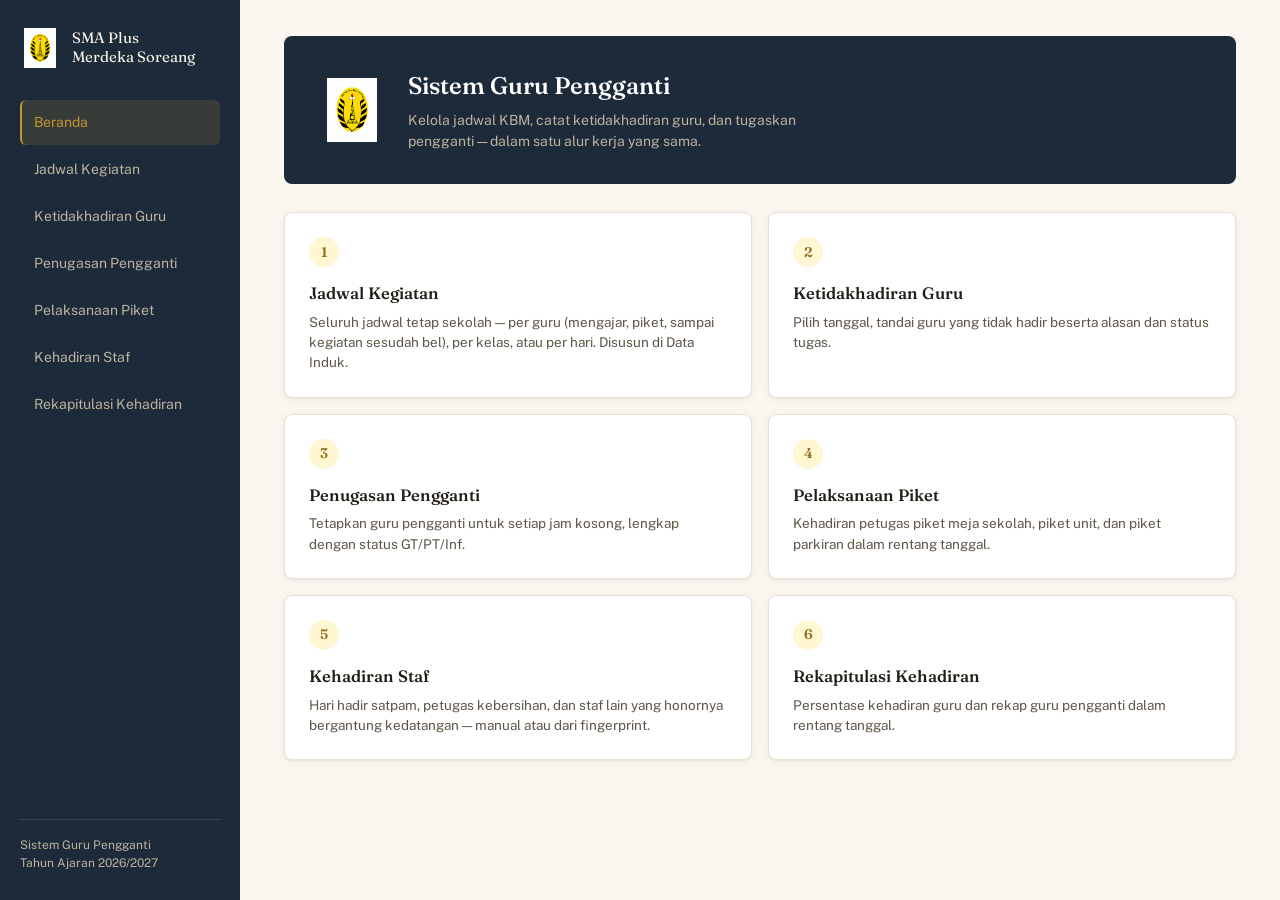
==== index.html @ 0fc40a42 "Data tidak terpotong 1000 baris, XSS ditutup, pustaka Excel dimuat saat dipakai, logo kecil - ambilS" ====
<!doctype html>
<html lang="id">
<head>
<meta charset="UTF-8" />
<meta name="viewport" content="width=device-width, initial-scale=1" />
<title>Kehadiran Guru — SMA Plus Merdeka Soreang</title>
<!-- Pratinjau tautan (WhatsApp dll.): judul seragam "Aplikasi · Halaman — Sekolah" -->
<meta name="description" content="Ketidakhadiran guru, guru pengganti, piket, dan rekap kehadiran.">
<meta property="og:type" content="website">
<meta property="og:site_name" content="SMA Plus Merdeka Soreang">
<meta property="og:locale" content="id_ID">
<meta property="og:title" content="Kehadiran Guru — SMA Plus Merdeka Soreang">
<meta property="og:description" content="Ketidakhadiran guru, guru pengganti, piket, dan rekap kehadiran.">
<meta property="og:image" content="https://smapmerdekasoreang99-star.github.io/kehadiran_guru/assets/pratinjau.jpg?v=3">
<meta property="og:image:type" content="image/jpeg">
<meta property="og:image:width" content="100">
<meta property="og:image:height" content="100">
<meta property="og:image:alt" content="Logo SMA Plus Merdeka Soreang">
<!-- /pratinjau -->
<link rel="preconnect" href="https://fonts.googleapis.com">
<link rel="preconnect" href="https://fonts.gstatic.com" crossorigin>
<link href="https://fonts.googleapis.com/css2?family=Fraunces:opsz,wght@9..144,500;9..144,600&family=Public+Sans:wght@400;500;600;700&display=swap" rel="stylesheet">
<link rel="stylesheet" href="assets/dasar.css?v=3">
<link rel="stylesheet" href="assets/style.css?v=20260922c" />
</head>
<body>

<div class="app">
  <aside class="sidebar">
    <div class="sidebar-brand">
      <img src="assets/logo-kecil.png" alt="Lambang SMA Plus Merdeka Soreang" />
      <div class="name">SMA Plus<br/>Merdeka Soreang</div>
    </div>

    <nav class="sidebar-nav">
      <a href="index.html" class="active">Beranda</a>
      <a href="jadwal.html">Jadwal Kegiatan</a>
      <a href="ketidakhadiran.html">Ketidakhadiran Guru</a>
      <a href="penugasan.html">Penugasan Pengganti</a>
      <a href="piket.html">Pelaksanaan Piket</a>
      <a href="staf.html">Kehadiran Staf</a>
      <a href="rekap.html">Rekapitulasi Kehadiran</a>
    </nav>

    <div class="sidebar-foot">Sistem Guru Pengganti<br/>Tahun Ajaran 2026/2027</div>
  </aside>

  <main>
    <div class="hero">
      <img src="assets/logo-kecil.png" alt="Lambang SMA Plus Merdeka Soreang" />
      <div>
        <h1>Sistem Guru Pengganti</h1>
        <p>Kelola jadwal KBM, catat ketidakhadiran guru, dan tugaskan pengganti — dalam satu alur kerja yang sama.</p>
      </div>
    </div>

    <div class="shortcut-grid">
      <a class="shortcut-card" href="jadwal.html">
        <span class="num">1</span>
        <h3>Jadwal Kegiatan</h3>
        <p>Seluruh jadwal tetap sekolah — per guru (mengajar, piket, sampai kegiatan sesudah bel), per kelas, atau per hari. Disusun di Data Induk.</p>
      </a>
      <a class="shortcut-card" href="ketidakhadiran.html">
        <span class="num">2</span>
        <h3>Ketidakhadiran Guru</h3>
        <p>Pilih tanggal, tandai guru yang tidak hadir beserta alasan dan status tugas.</p>
      </a>
      <a class="shortcut-card" href="penugasan.html">
        <span class="num">3</span>
        <h3>Penugasan Pengganti</h3>
        <p>Tetapkan guru pengganti untuk setiap jam kosong, lengkap dengan status GT/PT/Inf.</p>
      </a>
      <a class="shortcut-card" href="piket.html">
        <span class="num">4</span>
        <h3>Pelaksanaan Piket</h3>
        <p>Kehadiran petugas piket meja sekolah, piket unit, dan piket parkiran dalam rentang tanggal.</p>
      </a>
      <a class="shortcut-card" href="staf.html">
        <span class="num">5</span>
        <h3>Kehadiran Staf</h3>
        <p>Hari hadir satpam, petugas kebersihan, dan staf lain yang honornya bergantung kedatangan — manual atau dari fingerprint.</p>
      </a>
      <a class="shortcut-card" href="rekap.html">
        <span class="num">6</span>
        <h3>Rekapitulasi Kehadiran</h3>
        <p>Persentase kehadiran guru dan rekap guru pengganti dalam rentang tanggal.</p>
      </a>
    </div>
  </main>
</div>

</body>
</html>
---- assets/dasar.css ----
@import url('https://fonts.googleapis.com/css2?family=Fraunces:opsz,wght@9..144,500;9..144,700&family=Public+Sans:wght@400;500;600;700&display=swap');

/* =====================================================================
   Dasar tampilan bersama — Sistem Informasi SMA Plus Merdeka Soreang
   =====================================================================
   Berkas ini SALINAN SERUPA di lima repositori:
     data_induk/assets/  kehadiran_guru/assets/  absen_ekskul/assets/
     induk_pembiayaan/assets/  Tryout_Guru/assets/
   Bila diubah di satu tempat, salin ke empat tempat lainnya. Perintah
   pembandingnya ditulis tanpa tanda bintang-garis miring, karena urutan
   itu MENUTUP komentar CSS dan membuat sisa keterangan ini terbaca sebagai
   aturan:

     md5sum  tiap-aplikasi/assets/dasar.css   # kelimanya harus sama

   Isinya sengaja HANYA token dan dasar yang benar-benar sama di semua
   aplikasi. Nama kelas komponen berbeda-beda antar aplikasi (.tbl di
   Absensi Ekskul, .btn di Data Induk), jadi komponennya tetap ditulis di
   style.css masing-masing — tetapi warna, jarak, dan lapisannya wajib
   mengambil dari sini. Dengan begitu mengubah palet cukup sekali, dan
   tidak ada aplikasi yang diam-diam menyimpang seperti dulu terjadi pada
   tarif dan nama penanda tangan.

   Dimuat SEBELUM style.css aplikasi:
     <link rel="stylesheet" href="assets/dasar.css?v=1">
     <link rel="stylesheet" href="assets/style.css?v=...">

   ---------------------------------------------------------------------
   Empat aturan yang berlaku di seluruh aplikasi
   ---------------------------------------------------------------------
   1. Tidak ada angka lepas. Warna, jarak, sudut, bayang, ukuran huruf,
      dan tingkat lapisan semuanya bernama di sini, lalu dipakai lewat
      var(). Angka lepas yang tersebar adalah asal-mula tampilan yang
      tidak rapi — dan, pada kasus lapisan, asal-mula dialog yang
      tertimbun toolbar sampai tombolnya tidak bisa ditekan.

   2. Jarak berirama kelipatan 4 px, diambil dari satu tangga jarak,
      supaya unsur yang sejajar benar-benar sejajar.

   3. Warna selalu berarti sesuatu, tidak pernah menjadi hiasan. Emas dari
      lambang sekolah adalah aksen utama — penanda "di sini kamu berada"
      dan "ini tindakan utamanya". Selebihnya hanya dua macam makna:

        keadaan    hijau hadir · merah tidak hadir · biru sakit · emas izin
        pekerjaan  hijau mencatat · biru membaca · emas mengelola

      Tidak ada rona ketujuh yang ditambahkan supaya tampak ramai —
      deretan warna tanpa arti membuat yang penting tenggelam.

   4. Setiap pasangan tulisan dan latar wajib memenuhi ambang keterbacaan
      WCAG (4,5:1 untuk teks biasa). Itulah sebabnya ada DUA emas: yang
      terang untuk bidang, yang gelap untuk tulisan kecil.
   ===================================================================== */

:root{
  /* ---- Warna dasar: diturunkan dari lambang sekolah, dilembutkan ---- */
  --kertas:#FAF7F0;            /* latar halaman */
  --kertas-2:#FFFFFF;          /* permukaan kartu */
  --kertas-3:#F6F2E8;          /* permukaan kedua: kepala tabel, baris jumlah */
  /* ---- Chrome gelap: topbar, bilah samping, bilah aksi, kendali terpilih ----
     Sengaja TERPISAH dari --tinta walau dulu nilainya kebetulan sama.
     Keduanya peran yang berbeda: yang satu latar perkakas, yang satu warna
     tulisan. Menyatukannya membuat warna header tidak bisa diubah tanpa
     ikut mengubah warna seluruh tulisan. */
  --gelap:#1D2A3A;             /* biru tua: topbar dan bilah samping */
  --gelap-2:#33445A;           /* garis dan sorotan di atas chrome gelap */

  --tinta:#221E17;             /* teks utama */
  --tinta-2:#5E5548;           /* teks keterangan */
  --tinta-3:#8B8173;           /* teks paling redup */
  --tinta-terang:#F7F3E9;      /* teks utama di atas chrome gelap */
  --tinta-terang-2:#BDB3A0;    /* teks keterangan di atas chrome gelap */
  --tinta-terang-3:#978F80;    /* teks paling redup di atas chrome gelap.
                                  Ada tersendiri karena --tinta-3 adalah abu
                                  untuk latar TERANG: dipakai di atas chrome
                                  gelap rasionya cuma 3,8:1, di bawah ambang.
                                  Ini yang paling redup yang masih lolos. */

  --garis:#E7E0D1;             /* garis pemisah */
  --garis-2:#D6CCB6;           /* garis yang perlu lebih tegas */

  /* ---- Aksen tunggal: emas lambang ---- */
  --emas:#C29433;              /* bidang: tombol utama, penanda terpilih */
  --emas-tua:#A67C1E;          /* tepi, dan teks di atas emas muda */
  --emas-teks:#8F6B1A;         /* emas untuk TULISAN KECIL di latar terang.
                                  Emas terang hanya 2,3:1 dengan putih dan
                                  emas tua 3,8:1 — keduanya di bawah ambang.
                                  Ini yang paling terang yang masih lolos,
                                  jadi tetap terbaca emas, bukan cokelat. */
  --emas-muda:#FFF6D2;       /* Sengaja dimudakan dari #F6E8C6: dengan yang lama,
                                  --emas-teks di atasnya hanya 4,03:1 — di bawah
                                  ambang. Sekarang 4,52:1. Warna ini menjadi latar
                                  lencana dan pesan, jadi tulisannya harus terbaca. */
  --emas-kabut:#FBF5E6;

  /* ---- Tindakan utama ----
     Latar DAN warna tulisan di atasnya selalu berpasangan. Tanpa ini,
     aplikasi yang dulu berlatar hijau tua dengan tulisan putih akan
     mewarisi tulisan putih di atas emas terang — 2,3:1, tidak terbaca. */
  --utama:var(--emas);
  --utama-tua:var(--emas-tua);
  --utama-teks:#2A2114;

  /* ---- Warna keadaan: status kehadiran ---- */
  --hadir:#3F6B4F;   --hadir-muda:#E4EFE7;   --hadir-tua:#2B4B37;
  --absen:#A8432E;   --absen-muda:#F7E4DF;   --absen-tua:#7C2F1F;
  --sakit:#2F5D7C;   --sakit-muda:#E3EDF3;   --sakit-tua:#234A63;
  --netral-muda:#EDE8DD;

  /* ---- Warna pekerjaan: jenis tindakan sebuah halaman atau tombol ----
     Sengaja memakai rona YANG SAMA dengan warna keadaan di atas. Palet
     tetap berisi tiga warna; yang bertambah hanya maknanya. */
  --kerja-catat:var(--hadir);      /* mengisi atau mengubah data  */
  --kerja-baca:var(--sakit);       /* melihat, merekap, mengunduh */
  --kerja-kelola:var(--emas-teks); /* mengelola daftar induk      */

  /* ---- Tangga jarak: kelipatan 4 px ---- */
  --j1:4px; --j2:8px; --j3:12px; --j4:16px; --j5:24px; --j6:32px; --j7:48px;

  /* ---- Sudut ---- */
  --r1:8px;    /* isian, tombol kecil */
  --r2:10px;   /* tombol */
  --r3:14px;   /* kartu */
  --r-bulat:999px;

  /* ---- Bayang: sangat tipis, hanya untuk memisahkan permukaan ---- */
  --bayang-1:0 1px 2px rgba(34,30,23,.05);
  --bayang-2:0 1px 2px rgba(34,30,23,.06), 0 6px 18px rgba(34,30,23,.05);
  --bayang-atas:0 -4px 14px rgba(34,30,23,.07);

  /* ---- Ukuran huruf ---- */
  --h-xs:12px; --h-s:13px; --h-m:14px; --h-n:15px; --h-b:16px;
  --h-judul-s:18px; --h-judul:23px; --h-judul-b:26px;

  /* ---- Ukuran sentuh terkecil (pedoman aksesibilitas) ---- */
  --sentuh:44px;

  /* ---- Tingkat lapisan ----
     Satu tangga untuk seluruh aplikasi. Urutannya mutlak: pesan di atas
     tirai, tirai di atas navigasi, navigasi di atas isi. Angka z-index
     yang dipilih sendiri-sendiri di tengah berkas pernah membuat dialog
     PIN kebagian 20 sementara toolbar 60 — tombol Batal di dalam dialog
     tertimbun dan tidak bisa ditekan.

     Di DALAM satu tabel yang melekat saat digulung, tingkat 1–4 dipakai
     apa adanya: itu urutan antar-sel sebuah tabel (isi < kolom kiri <
     kepala < sudut kiri-atas), bukan urutan antar-bagian halaman.
     Semuanya jauh di bawah topbar, jadi tidak ikut diberi nama. */
  --lapis-isi:2;               /* unsur kecil di atas isi kartunya */
  --lapis-topbar:30;
  --lapis-bar:35;              /* bilah aksi mengambang */
  --lapis-nav:40;
  --lapis-saran:70;            /* kotak saran pencarian */
  --lapis-tirai:200;           /* dialog, layar kunci */
  --lapis-sibuk:250;           /* tirai "sedang bekerja" — menutupi dialog */
  --lapis-pesan:300;           /* pesan sekilas — selalu paling atas */
}

/* ---------------------------------------------------------------------
   Dasar yang sama di semua aplikasi
   --------------------------------------------------------------------- */
*{box-sizing:border-box}

/* Satu cincin fokus untuk seluruh sistem. Tidak pernah dihilangkan:
   sebagian pengguna memakai papan ketik, dan tanpa cincin ini mereka
   kehilangan jejak posisi di halaman. */
:where(a,button,input,select,textarea,summary,[tabindex]):focus-visible{
  outline:3px solid rgba(194,148,51,.45);
  outline-offset:2px;
}

/* Angka pada kolom jumlah, rupiah, dan jam ditulis dengan lebar yang sama
   supaya kolomnya berbaris lurus ke bawah; tanpa ini digit 1 lebih sempit
   dan deretan angkanya terlihat bergelombang. */
.angka,.rp,.jumlah,td.angka,th.angka{font-variant-numeric:tabular-nums}

/* ---------------------------------------------------------------------
   Tombol unduh dan unggah — satu rupa di kelima aplikasi (29 September 2026)
   ---------------------------------------------------------------------
   Pengecualian yang disengaja dari "komponen di style.css masing-masing":
   tombol unduh harus terbaca sama di mana pun, jadi rupanya ditulis sekali
   di sini dan TIDAK bergantung pada .btn / .tbl / .ghost milik aplikasi.

     <button class="btn-unduh" data-fmt="xlsx">Unduh rekap</button>
     <button class="btn-unduh utama" data-fmt="xlsx">Unduh rekap</button>
     <button class="btn-unduh unggah" data-fmt="xlsx">Unggah isian</button>

   Dua tingkat:
     .btn-unduh        garis emas di latar krem — unduhan pendukung
                       (template, blanko, kuitansi, cadangan)
     .btn-unduh.utama  emas penuh — SATU per halaman, laporan pokoknya
   Ikon panah dan lencana format (XLSX, DOCX, …) digambar CSS dari
   data-fmt, bukan ditulis di label. Karena itu label cukup "Unduh rekap",
   tanpa "(xlsx)", dan bila skrip mengganti tulisan tombol sementara
   ("Menyiapkan…") ikon dan lencananya tidak ikut hilang.
   Warna lencana memakai makna yang sudah ada: hijau untuk lembar kerja
   (xlsx, csv), biru untuk dokumen (docx), netral untuk lainnya. */
.btn-unduh{
  display:inline-flex;align-items:center;gap:var(--j2);
  padding:var(--j2) var(--j3);
  border:1px solid var(--emas-tua);border-radius:var(--r1);
  background:var(--emas-kabut);color:var(--emas-teks);
  font:inherit;font-size:var(--h-s);font-weight:600;line-height:1.2;
  white-space:nowrap;cursor:pointer;text-decoration:none;
  box-shadow:var(--bayang-1);
  transition:background-color .15s,border-color .15s,box-shadow .15s,transform .05s;
}
.btn-unduh:hover{background:var(--emas-muda);box-shadow:var(--bayang-2)}
.btn-unduh:active{transform:translateY(1px)}
.btn-unduh::before{
  content:"";flex:none;width:16px;height:16px;background:currentColor;
  -webkit-mask:var(--ikon-unduh) center/contain no-repeat;
          mask:var(--ikon-unduh) center/contain no-repeat;
}
.btn-unduh.unggah::before{
  -webkit-mask-image:var(--ikon-unggah);mask-image:var(--ikon-unggah);
}
.btn-unduh[data-fmt]::after{
  content:attr(data-fmt);text-transform:uppercase;
  padding:1px var(--j2);border-radius:var(--j1);
  font-size:var(--h-xs);font-weight:700;letter-spacing:.04em;line-height:1.35;
  background:var(--netral-muda);color:var(--tinta-2);
}
.btn-unduh:is([data-fmt="xlsx"],[data-fmt="csv"])::after{background:var(--hadir-muda);color:var(--hadir-tua)}
.btn-unduh[data-fmt="docx"]::after{background:var(--sakit-muda);color:var(--sakit-tua)}
.btn-unduh.utama{
  background:var(--utama);border-color:var(--utama-tua);color:var(--utama-teks);
  box-shadow:var(--bayang-2);
}
.btn-unduh.utama:hover{background:var(--utama);filter:brightness(1.07)}   /* lebih terang, bukan lebih gelap: tulisan gelapnya tetap di atas 4,5:1 */
.btn-unduh:disabled{opacity:.5;cursor:not-allowed;box-shadow:none;transform:none}
.btn-unduh:disabled:hover{background:var(--emas-kabut)}
.btn-unduh.utama:disabled:hover{filter:none}
/* Di layar sentuh setinggi ukuran sentuh terkecil. */
@media (pointer:coarse){ .btn-unduh{min-height:var(--sentuh)} }
:root{
  --ikon-unduh:url("data:image/svg+xml,%3Csvg xmlns='http://www.w3.org/2000/svg' viewBox='0 0 24 24' fill='none' stroke='black' stroke-width='2.2' stroke-linecap='round' stroke-linejoin='round'%3E%3Cpath d='M12 4v11M7 10l5 5 5-5M5 20h14'/%3E%3C/svg%3E");
  --ikon-unggah:url("data:image/svg+xml,%3Csvg xmlns='http://www.w3.org/2000/svg' viewBox='0 0 24 24' fill='none' stroke='black' stroke-width='2.2' stroke-linecap='round' stroke-linejoin='round'%3E%3Cpath d='M12 16V5M7 10l5-5 5 5M5 20h14'/%3E%3C/svg%3E");
}
---- assets/style.css ----
/* =========================================================
   Guru Pengganti — SMA Plus Merdeka Soreang
   Palet diturunkan dari lambang sekolah (emas, hitam arang, merah api)
   tapi dilembutkan supaya nyaman dibaca lama — bukan warna emblem mentah.
   ========================================================= */

:root {
    --bg: var(--kertas);              /* dasar gading hangat, bukan putih pucat */
    --surface: var(--kertas-2);
    --sidebar: var(--gelap);         /* arang hangat, echo warna hitam laurel di lambang */
    --sidebar-line: var(--gelap-2);
    --ink: var(--tinta);             /* teks utama, hitam hangat bukan hitam pekat */
    --ink-muted: var(--tinta-2);       /* teks sekunder / label */
    --gold: var(--emas);            /* emas lambang, dilembutkan dari kuning terang aslinya */
    --gold-deep: var(--emas-tua);
    --gold-tint: var(--emas-muda);       /* gold sangat muda, untuk highlight baris/badge */
    --flame: var(--absen);           /* merah api obor, dipakai hemat untuk aksi/alert */
    --flame-tint: var(--absen-muda);
    --line: var(--garis);            /* garis pemisah hangat */
    --focus: var(--emas-teks);

    --radius: 8px;
    --shadow-card: 0 1px 2px rgba(43, 38, 32, 0.06), 0 1px 12px rgba(43, 38, 32, 0.05);

    /* Tingkat lapisan, dinyatakan sekali di sini.
       Dulu setiap bagian memilih angka z-index sendiri-sendiri di tengah
       berkas, dan dialog PIN kebagian 20 sementara toolbar 60 — akibatnya
       tombol "Simpan yang belum tercatat" tampil DI ATAS dialog dan
       merebut klik yang ditujukan ke tombol Batal/Konfirmasi.
       Dialog harus selalu di atas seluruh isi halaman. */
    /* Kepala dan kolom tabel yang melekat saat digulung memakai 1–4 apa
       adanya: itu tingkatan di dalam satu tabel, semuanya jauh di bawah
       toolbar, jadi tidak ikut diberi nama di sini. */
    --lapis-toolbar: 60;   /* baris tombol di atas tabel */
}

* { box-sizing: border-box; }

/* Atribut hidden harus selalu menang atas aturan display di kelas mana pun
   (mis. .guru-banner{display:flex}), supaya elemen yang disembunyikan benar-benar hilang. */
[hidden] { display: none !important; }

html, body {
    margin: 0;
    padding: 0;
    background: var(--kertas);
    color: var(--ink);
    font-family: "Public Sans", -apple-system, "Segoe UI", sans-serif;
    font-size: 15px;
    line-height: 1.5;
    -webkit-font-smoothing: antialiased;
}

h1, h2, h3 { font-family: "Fraunces", Georgia, serif; font-weight: 560; margin: 0; }

a { color: inherit; }

button, select, input { font-family: inherit; font-size: inherit; }

/* ---------- Layout ---------- */
.app {
    display: grid;
    grid-template-columns: 240px minmax(0, 1fr);
    min-height: 100vh;
    max-width: 1560px;
    margin: 0 auto;
    background: var(--bg);
    box-shadow: 0 0 50px rgba(43, 38, 32, 0.08);
}

.sidebar {
    background: var(--sidebar);
    color: var(--tinta-terang);
    padding: 28px 20px;
    display: flex;
    flex-direction: column;
    gap: 32px;
}

.sidebar-brand {
    display: flex;
    align-items: center;
    gap: 12px;
}

.sidebar-brand img { width: 40px; height: 40px; object-fit: contain; }

.sidebar-brand .name {
    font-family: "Fraunces", serif;
    font-size: 15px;
    line-height: 1.25;
    color: var(--tinta-terang);
}

.sidebar-nav { display: flex; flex-direction: column; gap: 2px; }

.sidebar-nav a {
    display: flex;
    align-items: center;
    gap: 12px;
    padding: 12px 12px;
    border-radius: 6px;
    text-decoration: none;
    color: var(--tinta-terang-2);
    font-size: 14px;
    border-left: 2px solid transparent;
}

.sidebar-nav a.active {
    background: rgba(201, 154, 46, 0.16);
    color: var(--gold);
    border-left: 2px solid var(--gold);
}

/* Menu yang belum tersedia. Dibiarkan paling redup — kendali nonaktif
   memang dikecualikan dari ambang keterbacaan, justru supaya terbaca
   sebagai "belum bisa dipakai". */
.sidebar-nav a.disabled {
    color: var(--tinta-terang-3);
    cursor: default;
}

.sidebar-foot {
    margin-top: auto;
    font-size: 12px;
    color: var(--tinta-terang-2);
    border-top: 1px solid var(--sidebar-line);
    padding-top: 16px;
}

main {
    padding: 36px 44px;
    max-width: 1180px;
    margin: 0 auto;
    width: 100%;
}

.page-head {
    display: flex;
    align-items: baseline;
    justify-content: space-between;
    gap: 24px;
    margin-bottom: 24px;
    flex-wrap: wrap;
}

.page-head h1 { font-size: 26px; color: var(--ink); }
.page-head p { margin: 4px 0 0; color: var(--ink-muted); font-size: 14px; }

.page-head-actions {
    display: flex;
    align-items: center;
    gap: 12px;
    flex-wrap: wrap;
}

.btn-lock {
    padding: 12px 20px;
    border-radius: 6px;
    border: 1px solid var(--line);
    background: var(--surface);
    color: var(--ink-muted);
    font-size: 14px;
    font-weight: 600;
    cursor: pointer;
    white-space: nowrap;
    flex-shrink: 0;
}
.btn-lock:hover { border-color: var(--gold); }
.btn-lock.unlocked {
    background: var(--gold-tint);
    border-color: var(--gold);
    color: var(--emas-teks);
}

/* ---------- Banner mode pratinjau ---------- */
.notice {
    background: var(--gold-tint);
    border: 1px solid var(--gold);
    color: var(--emas-teks);
    padding: 12px 16px;
    border-radius: var(--radius);
    font-size: 13.5px;
    margin-bottom: 20px;
}

/* ---------- Card & filter bar ---------- */
.card {
    background: var(--surface);
    border: 1px solid var(--line);
    border-radius: var(--radius);
    box-shadow: var(--shadow-card);
    /* overflow sengaja tidak disembunyikan: daftar saran pencarian harus bisa keluar dari kartu */
}
.card > :first-child { border-top-left-radius: var(--radius); border-top-right-radius: var(--radius); }
.card > :last-child  { border-bottom-left-radius: var(--radius); border-bottom-right-radius: var(--radius); }

.toolbar {
    display: flex;
    align-items: center;
    justify-content: space-between;
    gap: 16px;
    padding: 16px 20px;
    border-bottom: 1px solid var(--line);
    flex-wrap: wrap;
}

.day-tabs { display: flex; gap: 4px; }

.day-tabs button {
    padding: 8px 16px;
    border: 1px solid var(--line);
    background: var(--bg);
    color: var(--ink-muted);
    border-radius: 6px;
    cursor: pointer;
}

.day-tabs button.active {
    background: var(--ink);
    color: var(--tinta-terang);
    border-color: var(--ink);
}

.toolbar-actions { display: flex; align-items: center; gap: 12px; }

select.kelas-filter {
    padding: 8px 12px;
    border: 1px solid var(--line);
    border-radius: 6px;
    background: var(--surface);
    color: var(--ink);
}

.btn {
    padding: 8px 16px;
    border-radius: 6px;
    border: 1px solid transparent;
    cursor: pointer;
    font-weight: 600;
    font-size: 14px;
}

.btn-primary { background: var(--gold); color: var(--utama-teks); }
.btn-primary:hover { background: var(--gold-deep); }

.btn-primary:disabled,
.btn-mark:disabled,
.btn-danger-text:disabled {
    opacity: 0.4;
    cursor: not-allowed;
    text-decoration: none;
}
.btn-primary:disabled:hover { background: var(--gold); }

.btn-ghost { background: transparent; border-color: var(--line); color: var(--ink); }
.btn-ghost:hover { border-color: var(--ink-muted); }

.btn-danger-text { background: none; border: none; color: var(--flame); cursor: pointer; font-size: 13.5px; }
.btn-danger-text:hover { text-decoration: underline; }

/* ---------- Table ---------- */
.table-scroll { overflow-x: auto; overflow-y: hidden; }

table { width: 100%; border-collapse: collapse; min-width: 640px; }

thead th {
    text-align: left;
    font-size: 12.5px;
    font-weight: 600;
    color: var(--ink-muted);
    padding: 12px 20px;
    border-bottom: 1px solid var(--line);
    background: var(--kertas-3);
}

tbody td {
    padding: 12px 20px;
    border-bottom: 1px solid var(--line);
    font-size: 14px;
    vertical-align: middle;
}

tbody tr:last-child td { border-bottom: none; }
tbody tr:hover td { background: var(--emas-kabut); }

.jam-cell .jam-ke { font-weight: 600; }
.jam-cell .jam-waktu { color: var(--ink-muted); font-size: 12.5px; display: block; }

.badge-kelas {
    display: inline-block;
    padding: 3px 8px;
    border-radius: 5px;
    background: var(--gold-tint);
    color: var(--emas-teks);
    font-size: 12.5px;
    font-weight: 600;
}

.row-actions { display: flex; gap: 16px; }

.empty-state {
    padding: 48px 20px;
    text-align: center;
    color: var(--ink-muted);
}

/* ---------- Status kehadiran (halaman Ketidakhadiran) ---------- */
.badge-status {
    display: inline-block;
    padding: 3px 12px;
    border-radius: 5px;
    font-size: 12.5px;
    font-weight: 600;
}

.badge-hadir { background: var(--hadir-muda); color: var(--hadir); }
.badge-st, .badge-stt   { background: var(--gold-tint); color: var(--emas-teks); }   /* Sakit */
.badge-it, .badge-itt   { background: var(--sakit-muda); color: var(--sakit); }            /* Ijin */
.badge-tk               { background: var(--flame-tint); color: var(--flame); } /* Tanpa Keterangan */
.badge-httm             { background: var(--netral-muda); color: var(--tinta-2); }            /* Hadir tanpa Tatap Muka */

.tugas-note {
    display: block;
    font-size: 11.5px;
    color: var(--ink-muted);
    margin-top: 3px;
}

.btn-mark {
    padding: 8px 12px;
    border-radius: 6px;
    border: 1px solid var(--flame);
    background: var(--flame-tint);
    color: var(--flame);
    font-size: 13px;
    font-weight: 600;
    cursor: pointer;
    white-space: nowrap;
}
.btn-mark:hover { background: var(--flame); color: #fff; }

/* ---------- Date picker toolbar ---------- */
.date-field {
    display: flex;
    align-items: center;
    gap: 12px;
}
.date-field label { font-size: 13px; color: var(--ink-muted); }
.date-field input[type="date"] {
    padding: 8px 12px;
    border: 1px solid var(--line);
    border-radius: 6px;
    background: var(--surface);
    color: var(--ink);
}
.date-field .hari-badge {
    font-weight: 600;
    color: var(--ink);
    background: var(--gold-tint);
    padding: 8px 12px;
    border-radius: 6px;
    font-size: 13px;
}

.weekend-notice {
    padding: 40px 20px;
    text-align: center;
    color: var(--ink-muted);
    background: var(--surface);
    border: 1px solid var(--line);
    border-radius: var(--radius);
}

textarea {
    width: 100%;
    padding: 12px 12px;
    border: 1px solid var(--line);
    border-radius: 6px;
    background: var(--bg);
    color: var(--ink);
    font-family: inherit;
    resize: vertical;
    min-height: 70px;
}

/* ---------- Status penugasan (halaman Penugasan Pengganti) ---------- */
.badge-tugas {
    display: inline-block;
    padding: 3px 12px;
    border-radius: 5px;
    font-size: 12.5px;
    font-weight: 700;
}

.badge-gt { background: var(--sakit-muda); color: var(--sakit); }
.badge-pt { background: var(--gold-tint); color: var(--emas-teks); }
.badge-inf { background: var(--hadir-muda); color: var(--hadir); }
.badge-tp { background: var(--netral-muda); color: var(--tinta-2); }
.badge-kosong { background: var(--flame-tint); color: var(--flame); font-weight: 600; }

.partner-note {
    display: block;
    font-size: 11.5px;
    color: var(--emas-teks);
    background: var(--gold-tint);
    padding: 3px 8px;
    border-radius: 4px;
    margin-top: 5px;
}

.field-muted { opacity: 0.45; }

.rekomendasi-wrap {
    display: flex;
    flex-wrap: wrap;
    gap: 8px;
    margin-bottom: 18px;
}

.chip {
    display: inline-flex;
    align-items: center;
    gap: 8px;
    padding: 8px 12px;
    border-radius: 999px;
    border: 1px solid var(--line);
    background: var(--bg);
    color: var(--ink);
    font-size: 13px;
    cursor: pointer;
}

.chip:hover { border-color: var(--gold-deep); }

.chip-tag {
    font-size: 10.5px;
    font-weight: 700;
    padding: 1px 8px;
    border-radius: 999px;
}

.chip-pt .chip-tag { background: var(--gold-tint); color: var(--emas-teks); }
.chip-inf .chip-tag { background: var(--hadir-muda); color: var(--hadir); }
.chip-gt .chip-tag { background: var(--sakit-muda); color: var(--sakit); }

.section-label {
    font-size: 12.5px;
    font-weight: 600;
    color: var(--ink-muted);
    margin-bottom: 8px;
}

/* ---------- Beranda ---------- */
.hero {
    background: var(--sidebar);
    color: var(--tinta-terang);
    border-radius: var(--radius);
    padding: 32px 36px;
    margin-bottom: 28px;
    display: flex;
    align-items: center;
    gap: 24px;
}

.hero img { width: 64px; height: 64px; object-fit: contain; }

.hero h1 { font-size: 24px; color: var(--kertas-2); margin-bottom: 6px; }
.hero p { margin: 0; color: var(--tinta-terang-2); font-size: 14px; max-width: 46ch; }

.shortcut-grid {
    display: grid;
    grid-template-columns: repeat(2, 1fr);
    gap: 16px;
}

.shortcut-card {
    display: block;
    background: var(--surface);
    border: 1px solid var(--line);
    border-radius: var(--radius);
    padding: 24px;
    text-decoration: none;
    color: var(--ink);
    box-shadow: var(--shadow-card);
}

.shortcut-card:hover { border-color: var(--gold); }

.shortcut-card .num {
    display: inline-flex;
    align-items: center;
    justify-content: center;
    width: 30px;
    height: 30px;
    border-radius: 999px;
    background: var(--gold-tint);
    color: var(--emas-teks);
    font-family: "Fraunces", serif;
    font-weight: 600;
    font-size: 14px;
    margin-bottom: 14px;
}

.shortcut-card h3 { font-size: 16.5px; margin-bottom: 6px; }
.shortcut-card p { margin: 0; color: var(--ink-muted); font-size: 13.5px; line-height: 1.5; }

@media (max-width: 900px) {
    .shortcut-grid { grid-template-columns: 1fr; }
}

/* ---------- Modal ---------- */
.modal-backdrop {
    position: fixed;
    inset: 0;
    background: rgba(33, 29, 23, 0.45);
    display: flex;
    align-items: center;
    justify-content: center;
    padding: 20px;
    z-index: var(--lapis-tirai);
}


.modal {
    background: var(--surface);
    border-radius: 10px;
    width: 100%;
    max-width: 440px;
    padding: 28px 28px 20px;
    box-shadow: 0 20px 60px rgba(0,0,0,0.25);
}

.modal h2 { font-size: 19px; margin-bottom: 18px; }

.field { margin-bottom: 14px; }

.field label {
    display: block;
    font-size: 12.5px;
    font-weight: 600;
    color: var(--ink-muted);
    margin-bottom: 6px;
}

.field select, .field input {
    width: 100%;
    padding: 12px 12px;
    border: 1px solid var(--line);
    border-radius: 6px;
    background: var(--bg);
    color: var(--ink);
}

.field select:focus, .field input:focus {
    outline: 2px solid var(--focus);
    outline-offset: 1px;
}

.modal-actions {
    display: flex;
    justify-content: flex-end;
    gap: 12px;
    margin-top: 20px;
}

.confirm-box p { margin: 0 0 20px; color: var(--ink); }

@media (max-width: 760px) {
    .app { grid-template-columns: 1fr; }
    .sidebar { flex-direction: row; align-items: center; padding: 16px 16px; gap: 16px; }
    .sidebar-nav, .sidebar-foot { display: none; }
    main { padding: 20px; }
}

/* ---------- Pencarian guru (halaman Ketidakhadiran) ---------- */
.toolbar { position: relative; z-index: var(--lapis-toolbar); }
.toolbar-days { position: relative; z-index: 0; }  /* selalu di bawah kotak saran pencarian */
.search-box { z-index: calc(var(--lapis-toolbar) + 1); }

.search-box {
    position: relative;
    flex: 1 1 280px;
    max-width: 420px;
    display: flex;
    align-items: center;
}

.search-icon {
    position: absolute;
    left: 12px;
    color: var(--ink-muted);
    pointer-events: none;
}

.search-box input {
    width: 100%;
    padding: 12px 36px 12px 40px;
    border: 1px solid var(--line);
    border-radius: 8px;
    background: var(--bg);
    color: var(--ink);
    font-size: 14.5px;
}
.search-box input::placeholder { color: var(--tinta-3); }
.search-box input:focus {
    outline: none;
    border-color: var(--gold);
    box-shadow: 0 0 0 3px rgba(201, 154, 46, 0.18);
    background: var(--surface);
}
.search-box input::-webkit-search-cancel-button { display: none; }

.search-clear {
    position: absolute;
    right: 8px;
    width: 24px;
    height: 24px;
    border: none;
    border-radius: 999px;
    background: var(--line);
    color: var(--ink);
    font-size: 16px;
    line-height: 1;
    cursor: pointer;
}
.search-clear:hover { background: var(--gold-tint); }

.search-suggest {
    position: absolute;
    top: calc(100% + 6px);
    left: 0;
    right: 0;
    background: var(--surface);
    border: 1px solid var(--line);
    border-radius: 8px;
    box-shadow: 0 12px 32px rgba(43, 38, 32, 0.14);
    max-height: 340px;
    overflow-y: auto;
    z-index: var(--lapis-saran);
}

.suggest-item {
    display: flex;
    justify-content: space-between;
    align-items: baseline;
    gap: 12px;
    width: 100%;
    padding: 12px 16px;
    border: none;
    border-bottom: 1px solid var(--line);
    background: transparent;
    color: var(--ink);
    text-align: left;
    cursor: pointer;
}
.suggest-item:last-child { border-bottom: none; }
.suggest-item:hover { background: var(--gold-tint); }
/* Daftar lengkap terbuka tanpa mengetik, jadi yang sedang dipakai perlu
   penanda supaya posisinya langsung ketemu di daftar panjang. */
.suggest-item.terpilih { background: var(--gold-tint); box-shadow: inset 3px 0 0 var(--gold); }
.suggest-item.terpilih .suggest-nama { font-weight: 700; }
.suggest-nama { font-size: 14px; }
.suggest-nama mark { background: transparent; color: var(--gold-deep); font-weight: 700; }
.suggest-meta { font-size: 12px; color: var(--ink-muted); white-space: nowrap; }
.suggest-meta em { font-style: normal; color: var(--flame); font-weight: 600; }
.suggest-empty { padding: 12px 16px; font-size: 13px; color: var(--ink-muted); }

.chip-filter {
    padding: 8px 16px;
    border-radius: 999px;
    border: 1px solid var(--line);
    background: var(--surface);
    color: var(--ink-muted);
    font-size: 13px;
    font-weight: 600;
    cursor: pointer;
    white-space: nowrap;
}
.chip-filter:hover { border-color: var(--flame); color: var(--flame); }
.chip-filter.active {
    background: var(--flame-tint);
    border-color: var(--flame);
    color: var(--flame);
}

.guru-banner {
    display: flex;
    align-items: center;
    justify-content: space-between;
    gap: 16px;
    padding: 16px 20px;
    background: var(--gold-tint);
    border-bottom: 1px solid var(--line);
    flex-wrap: wrap;
}
.guru-banner-nama { font-family: "Fraunces", serif; font-size: 17px; font-weight: 600; color: var(--ink); }
.guru-banner-info { font-size: 13px; color: var(--emas-teks); margin-top: 2px; }

.table-foot {
    padding: 12px 20px;
    border-top: 1px solid var(--line);
    font-size: 12.5px;
    color: var(--ink-muted);
    background: var(--kertas-3);
}

/* ---------- Pesan error dari server ---------- */
.error-banner {
    position: relative;
    background: var(--flame-tint);
    border: 1px solid var(--flame);
    color: var(--absen-tua);
    padding: 12px 44px 12px 16px;
    border-radius: var(--radius);
    font-size: 13.5px;
    line-height: 1.5;
    margin-bottom: 20px;
    word-break: break-word;
}
/* Bentuk yang sama, warna netral: dipakai untuk mengabarkan hasil sebuah
   tindakan yang berhasil — bukan galat. Diletakkan di tempat yang sama
   supaya hasil tindakan selalu dicari di satu tempat. */
.error-banner.kabar {
    background: var(--gold-tint);
    border-color: var(--gold);
    color: var(--emas-teks);
}

.error-close {
    position: absolute;
    top: 8px;
    right: 10px;
    border: none;
    background: transparent;
    color: var(--flame);
    font-size: 20px;
    line-height: 1;
    cursor: pointer;
}

/* ---------- Jadwal: baris tab hari ---------- */
.toolbar-days { padding-top: 12px; padding-bottom: 12px; background: var(--emas-kabut); }
.day-tabs.dimmed button { opacity: 0.45; }
.hari-cell { font-weight: 600; color: var(--ink); white-space: nowrap; }

/* ---------- Centang "terapkan ke semua jam" ---------- */
.terapkan-semua {
    background: var(--gold-tint);
    border: 1px solid var(--gold);
    border-radius: 6px;
    padding: 12px 12px;
}
.check-row { display: flex; align-items: flex-start; gap: 8px; font-size: 13.5px; font-weight: 600; color: var(--emas-teks); cursor: pointer; }
.check-row input { width: auto; margin-top: 3px; }
.field-hint { margin: 8px 0 0 24px; font-size: 12px; color: var(--emas-teks); font-weight: 400; }

/* ---------- Bagikan ke WhatsApp ---------- */
.modal-lebar { max-width: 760px; }
.bagikan-info { margin: -8px 0 16px; font-size: 13.5px; color: var(--ink-muted); }
.bagikan-info.peringatan { color: var(--flame); }
.pratinjau-wrap {
    border: 1px solid var(--line);
    border-radius: 8px;
    background: var(--bg);
    padding: 8px;
    overflow: auto;
    max-height: 48vh;
}
.pratinjau-wrap canvas { width: 100%; height: auto; display: block; border-radius: 4px; }
.bagikan-aksi { display: flex; flex-wrap: wrap; gap: 8px; margin-top: 14px; }
.bagikan-aksi .btn, .bagikan-aksi .btn-unduh { flex: 1 1 auto; justify-content: center; }
.bagikan-utama { font-size: 15px; padding: 12px 20px; }
.bagikan-sekunder { margin-top: 8px; }
.bagikan-sekunder .btn { font-size: 13px; padding: 8px 12px; }

/* ---------- Rekap ---------- */
.rekap-tabs { display: flex; gap: 8px; margin-bottom: 14px; }
.rekap-tab {
    padding: 8px 16px; border-radius: 6px; border: 1px solid var(--line);
    background: var(--surface); color: var(--ink-muted); font-weight: 600; font-size: 14px; cursor: pointer;
}
.rekap-tab.active { background: var(--ink); color: var(--tinta-terang); border-color: var(--ink); }
.tabel-rekap th.num, .tabel-rekap td.num { text-align: right; font-variant-numeric: tabular-nums; }
.tabel-rekap thead th { white-space: nowrap; }
.tabel-rekap tfoot td { font-weight: 700; background: var(--kertas-3); border-top: 2px solid var(--tinta-3); }
.persen { display: inline-block; padding: 2px 8px; border-radius: 999px; font-weight: 700; font-size: 12.5px; }
.persen.baik { background: var(--hadir-muda); color: var(--hadir); }
.persen.sedang { background: var(--gold-tint); color: var(--emas-teks); }
.persen.rendah { background: var(--flame-tint); color: var(--flame); }
.date-field input[type="text"] { padding: 8px 12px; border: 1px solid var(--line); border-radius: 6px; background: var(--surface); color: var(--ink); }
.pengganti-note { color: var(--sakit); font-weight: 600; }

/* ---------- Pengaturan ---------- */
.pengaturan-grid { display: grid; grid-template-columns: 1fr 1fr; gap: 24px; padding: 20px; }
.pengaturan-blok h3 { font-size: 15px; margin-bottom: 12px; }
@media (max-width: 800px) { .pengaturan-grid { grid-template-columns: 1fr; } }

/* kepala tabel tetap terlihat saat menggulir daftar panjang */
.table-scroll { max-height: 70vh; overflow-y: auto; }
.tabel-rekap thead th, table thead th { position: sticky; top: 0; z-index: 2; }

/* ---------- Grid tarif masa kerja ---------- */
.tarif-grid { display: grid; grid-template-columns: auto 1fr; gap: 8px 12px; align-items: center; }
.tarif-grid label { font-size: 12.5px; color: var(--ink-muted); font-weight: 600; white-space: nowrap; }
.tarif-grid input { width: 100%; padding: 8px 12px; border: 1px solid var(--line); border-radius: 5px; background: var(--bg); color: var(--ink); }
.pengaturan-grid { grid-template-columns: repeat(3, 1fr); }
@media (max-width: 1100px) { .pengaturan-grid { grid-template-columns: 1fr 1fr; } }
@media (max-width: 800px)  { .pengaturan-grid { grid-template-columns: 1fr; } }

.tabel-tarif { margin-top: 8px; }
.tabel-tarif td { padding: 4px 8px; }
.tabel-tarif input { width: 100%; padding: 4px 8px; border: 1px solid var(--line); border-radius: 5px; background: var(--bg); color: var(--ink); text-align: right; }
.tabel-tarif thead th { padding: 8px 8px; font-size: 11.5px; }

/* =========================================================
   Perapian halaman Rekapitulasi
   ========================================================= */

/* --- Tab: bisa membungkus rapi, tidak memaksa halaman melebar --- */
.rekap-tabs { flex-wrap: wrap; row-gap: 8px; margin-bottom: 16px; }

/* --- Baris alat: pencarian tidak lagi mendorong tombol ke bawah --- */
#tab-kehadiran .toolbar, #tab-honormengajar .toolbar,
#tab-wali .toolbar, #tab-pengganti .toolbar {
    row-gap: 12px;
}
#tab-kehadiran .search-box, #tab-honormengajar .search-box, #tab-wali .search-box {
    flex: 0 1 260px;
}
.toolbar-actions { margin-left: auto; }
.toolbar-actions .tugas-note { max-width: 42ch; text-align: right; line-height: 1.35; }

/* --- Tabel rekap: lebih padat, angka tidak terpotong --- */
.tabel-rekap th, .tabel-rekap td { white-space: nowrap; }
.tabel-rekap tbody td { padding: 8px 12px; }
.tabel-rekap thead th { padding: 12px 12px; }
.tabel-rekap td.nama {
    white-space: normal;
    min-width: 200px;
    line-height: 1.3;
}
.tabel-rekap tbody tr:nth-child(even) td { background: var(--emas-kabut); }
.tabel-rekap tbody tr:hover td { background: var(--gold-tint); }

/* Lebar minimum agar kolom tidak saling menjepit; kartu boleh digulir mendatar */
#tab-honormengajar table { min-width: 1080px; }
#tab-kehadiran table, #tab-wali table { min-width: 880px; }
#tab-pengganti #tabelRinci { min-width: 1000px; }

/* --- Pengaturan: dua kolom + blok lebar --- */
.pengaturan-grid { grid-template-columns: 1fr 1fr; gap: 28px; padding: 24px 24px 8px; }
.pengaturan-blok h3, .pengaturan-lebar h3 {
    font-size: 15px;
    padding-bottom: 8px;
    border-bottom: 1px solid var(--line);
    margin-bottom: 14px;
}
.pengaturan-lebar { padding: 20px 24px; }
.pengaturan-lebar + .pengaturan-lebar { border-top: 1px solid var(--line); }
.pengaturan-blok .field input, .pengaturan-blok .field select { width: 100%; }
.pengaturan-blok .field { margin-bottom: 12px; }

/* Tabel jenjang tarif: lebar wajar, tidak melebar penuh */
.tabel-tarif { max-width: 520px; min-width: 0; }
.tabel-tarif thead th { background: transparent; border-bottom: 1px solid var(--line); }
.tabel-tarif td { border: none; }
.tabel-tarif tbody tr:nth-child(even) td { background: transparent; }
.tabel-tarif tbody tr:hover td { background: transparent; }

@media (max-width: 1000px) {
    .pengaturan-grid { grid-template-columns: 1fr; gap: 20px; }
    .toolbar-actions { margin-left: 0; }
    .toolbar-actions .tugas-note { text-align: left; }
}

/* Halaman Rekap memerlukan ruang lebih lebar daripada halaman lain */
main.lebar { max-width: 1480px; }
#tab-honormengajar table { min-width: 1020px; }
.tabel-rekap tbody td { padding: 8px 12px; }
.tabel-rekap thead th { padding: 12px 12px; }
/* Kolom terakhir (Jumlah) selalu terlihat walau tabel digulir mendatar */
#tab-honormengajar table th:last-child,
#tab-honormengajar table td:last-child {
    position: sticky; right: 0;
    background: var(--surface);
    box-shadow: -6px 0 8px -6px rgba(43,38,32,.18);
}
#tab-honormengajar table thead th:last-child { background: var(--kertas-3); z-index: 3; }
#tab-honormengajar table tfoot td:last-child { background: var(--kertas-3); }
#tab-honormengajar tbody tr:nth-child(even) td:last-child { background: var(--emas-kabut); }
#tab-honormengajar tbody tr:hover td:last-child { background: var(--gold-tint); }

/* Pengaturan: tiga kolom untuk blok isian pendek, dua kolom untuk blok tabel */
.pengaturan-grid { grid-template-columns: repeat(3, 1fr); gap: 28px; }
.pengaturan-bawah {
    display: grid;
    grid-template-columns: minmax(0, 1fr) minmax(0, 1.1fr);
    gap: 0;
    border-top: 1px solid var(--line);
    margin-top: 14px;
}
.pengaturan-bawah > .pengaturan-lebar + .pengaturan-lebar {
    border-top: none;
    border-left: 1px solid var(--line);
}
@media (max-width: 1200px) { .pengaturan-grid { grid-template-columns: 1fr 1fr; } }
@media (max-width: 1000px) {
    .pengaturan-grid { grid-template-columns: 1fr; }
    .pengaturan-bawah { grid-template-columns: 1fr; }
    .pengaturan-bawah > .pengaturan-lebar + .pengaturan-lebar { border-left: none; border-top: 1px solid var(--line); }
}
.notice-peringatan { background: var(--flame-tint); border-color: var(--flame); color: var(--absen-tua); margin: 16px 20px 0; }

/* ---------- Jadwal: pilihan tampilan Daftar / Matriks ---------- */
.view-toggle {
    display: inline-flex;
    gap: 2px;
    padding: 3px;
    border: 1px solid var(--line);
    border-radius: 7px;
    background: var(--surface);
}
.view-toggle button {
    padding: 8px 16px;
    border: none;
    border-radius: 5px;
    background: transparent;
    color: var(--ink-muted);
    font-size: 13.5px;
    font-weight: 600;
    cursor: pointer;
}
.view-toggle button:hover { color: var(--ink); }
.view-toggle button.active { background: var(--gold-tint); color: var(--emas-teks); }

/* ---------- Jadwal: matriks (kolom = jam, baris = kelas / hari) ---------- */
.matriks-scroll { overflow: auto; max-height: 75vh; }

table.matriks {
    width: 100%;
    table-layout: fixed;
    border-collapse: separate;
    border-spacing: 0;
}

.matriks thead th {
    padding: 8px 4px;
    text-align: center;
    vertical-align: bottom;
    background: var(--kertas-3);
    border-bottom: 1px solid var(--line);
    z-index: 3;
}
.matriks thead th.m-sudut {
    width: 88px;
    left: 0;
    z-index: 4;
    text-align: left;
    padding-left: 12px;
    border-right: 1px solid var(--line);
}
.m-jam-ke {
    display: block;
    font-family: "Fraunces", Georgia, serif;
    font-size: 16px;
    font-weight: 600;
    line-height: 1.1;
    color: var(--ink);
}
.m-jam-waktu { display: block; font-size: 10.5px; white-space: nowrap; font-weight: 500; color: var(--ink-muted); }
.m-jam-ket {
    display: inline-block;
    margin-top: 3px;
    padding: 0 8px;
    border-radius: 4px;
    background: var(--gold-tint);
    color: var(--emas-teks);
    font-size: 10.5px;
}
.matriks thead th.sekarang { background: var(--ink); }
.matriks thead th.sekarang .m-jam-ke { color: var(--tinta-terang); }
.matriks thead th.sekarang .m-jam-waktu { color: var(--gold); }

/* kolom sela = jeda istirahat antar-jam */
.matriks .m-sela {
    width: 12px;
    padding: 0;
    border-bottom: 1px solid var(--line);
    background: repeating-linear-gradient(135deg, transparent 0 4px, rgba(201, 154, 46, 0.2) 4px 5px), var(--kertas);
}

.matriks tbody th.m-label {
    position: sticky;
    left: 0;
    z-index: 2;
    padding: 8px 8px 8px 12px;
    text-align: left;
    background: var(--surface);
    border-bottom: 1px solid var(--line);
    border-right: 1px solid var(--line);
    font-size: 13.5px;
    font-weight: 600;
    white-space: nowrap;
    overflow: hidden;
    text-overflow: ellipsis;
}
.m-label span { display: block; overflow: hidden; text-overflow: ellipsis; }
.m-label small { display: block; font-size: 10.5px; font-weight: 500; color: var(--ink-muted); }
.matriks tr.aktif th.m-label { background: var(--emas-kabut); box-shadow: inset 3px 0 0 var(--gold); }

.matriks tbody td.m-sel {
    height: 62px;
    padding: 3px;
    border-bottom: 1px solid var(--line);
    vertical-align: top;
}
.matriks td.sekarang { background: rgba(201, 154, 46, 0.12); }
.matriks td.bentrok { background: var(--flame-tint); }

.m-blok {
    height: 54px;
    padding: 4px 4px 4px 8px;
    display: flex;
    flex-direction: column;
    justify-content: center;
    overflow: hidden;
    border-radius: 6px;
    border-left: 3px solid var(--blok-aksen);
    background: var(--blok-bg);
    transition: filter 0.12s, opacity 0.12s;
}
.m-blok + .m-blok { margin-top: 3px; }
.m-utama {
    font-size: 11.5px;
    letter-spacing: -0.01em;
    font-weight: 600;
    line-height: 1.22;
    color: var(--ink);
    display: -webkit-box;
    -webkit-line-clamp: 2;
    -webkit-box-orient: vertical;
    overflow: hidden;
}
.m-kedua {
    font-size: 10.5px;
    line-height: 1.3;
    color: color-mix(in srgb, var(--blok-aksen) 75%, #000);
    white-space: nowrap;
    overflow: hidden;
    text-overflow: ellipsis;
}
.matriks td.bentrok .m-blok { border-left-color: var(--flame); }

/* jam berurutan dengan pelajaran & guru yang sama tampil sebagai satu blok */
.m-blok.ke-kanan { margin-right: -3px; border-top-right-radius: 0; border-bottom-right-radius: 0; }
.m-blok.dari-kiri {
    margin-left: -3px;
    border-left: none;
    border-top-left-radius: 0;
    border-bottom-left-radius: 0;
    box-shadow: inset 1px 0 0 rgba(255, 255, 255, 0.75);
}
.m-blok.dari-kiri > span { visibility: hidden; }
.m-kedua small.jam { margin-left: 5px; font-weight: 400; opacity: 0.8; }

.m-blok.redup { opacity: 0.25; filter: saturate(0.3); }

.matriks.bisa-ubah .m-blok { cursor: pointer; }
.matriks.bisa-ubah .m-blok:hover { filter: brightness(0.95); }
.m-tambah {
    height: 54px;
    display: flex;
    align-items: center;
    justify-content: center;
    border: 1px dashed transparent;
    border-radius: 6px;
    color: transparent;
    font-size: 18px;
}
.matriks.bisa-ubah td.kosong { cursor: pointer; }
.matriks.bisa-ubah td.kosong:hover .m-tambah {
    border-color: var(--gold);
    background: var(--emas-kabut);
    color: var(--gold-deep);
}

@media (max-width: 760px) {
    .matriks thead th.m-sudut { width: 84px; }
}

/* teks blok awal sebuah rangkaian melebar sepanjang rangkaiannya */
.m-blok.ke-kanan:not(.dari-kiri) { overflow: visible; }
.m-blok.ke-kanan:not(.dari-kiri) > span {
    position: relative;
    z-index: 1;
    width: calc(var(--rentang) * 100% + (var(--rentang) - 1) * 14px);
}

/* ---------- Jadwal: pilihan isi matriks (Kelas Reguler / MD / Tahsin) ---------- */
.lingkup-toggle button { display: inline-flex; align-items: center; gap: 8px; }
.lingkup-titik { width: 7px; height: 7px; border-radius: 50%; background: var(--titik); }
.lingkup-toggle.dimmed button { opacity: 0.5; }

/* baris ringkasan kelompok MD / Tahsin di matriks kelas reguler */
.matriks tr.baris-grup th.m-label { background: var(--kertas-3); }
.matriks tr.baris-grup th.m-label span { font-family: "Fraunces", Georgia, serif; font-weight: 600; }
.matriks tr:first-child.baris-grup td,
.matriks tr:not(.baris-grup) + tr.baris-grup td,
.matriks tr:not(.baris-grup) + tr.baris-grup th { border-top: 2px solid var(--line); }
.m-blok.m-ringkas { cursor: pointer; }
.m-blok.m-ringkas:hover { filter: brightness(0.95); }
.m-blok.m-ringkas .m-kedua::after { content: " ›"; }

/* banyak guru dalam satu sel: ditumpuk ringkas satu baris */
.m-blok.rapat { height: 25px; padding-top: 2px; padding-bottom: 2px; }
.m-blok.rapat + .m-blok.rapat { margin-top: 2px; }
.m-blok.rapat .m-utama { -webkit-line-clamp: 1; }
.m-blok.rapat .m-kedua { display: none; }

/* sel beregu: di kolom lebar (matriks kelompok) blok berjajar, di kolom sempit menumpuk */
.m-tumpuk { display: flex; flex-wrap: wrap; gap: 3px; }
.m-tumpuk > .m-blok.rapat { flex: 1 1 120px; min-width: 0; }
.m-tumpuk > .m-blok + .m-blok { margin-top: 0; }
.matriks tr.baris-grup th.m-label { white-space: normal; line-height: 1.2; }
.m-tumpuk { min-height: 54px; }
.m-tumpuk > .m-blok.rapat { height: auto; min-height: 25px; }
.matriks tbody th.m-label { white-space: normal; line-height: 1.2; }
.matriks tr.baris-grup th.m-label span { font-size: 12px; overflow: visible; }
/* matriks kelompok kolomnya sedikit — kolom nama kelompok boleh lebih lega */
.matriks.kelompok thead th.m-sudut { width: 150px; }

/* Pelaksanaan piket: baris yang pilihannya sudah terisi tetapi belum tersimpan */
#mainCard tr.belum td { background: var(--emas-kabut); }
#mainCard tr.belum td.nama { box-shadow: inset 3px 0 0 var(--gold); }

/* Baris jumlah pada tabel rekap. Sebelumnya tidak punya aturan sama sekali,
   sehingga baris total tampil persis seperti baris data biasa — mata harus
   mencarinya, padahal justru baris inilah yang dibaca lebih dulu. */
tr.total td {
    font-weight: 700;
    background: var(--kertas-3);
    border-top: 2px solid var(--garis-2);
    font-variant-numeric: tabular-nums;
}


/* ---- Penanda "rentang berubah" di sebelah tombol Hitung ----
   Menyala ketika tanggalnya sudah diubah tetapi rekapnya belum dihitung
   ulang. Tanpa penanda ini, angka di layar masih milik rentang yang lama
   sementara tanggal di atasnya sudah menunjukkan rentang baru — dan tidak
   ada apa pun yang memberitahu bahwa keduanya tidak cocok. */
.perlu-hitung {
    font-size: 12px;
    font-weight: 700;
    letter-spacing: .04em;
    text-transform: uppercase;
    color: var(--emas-teks);
    background: var(--emas-muda);
    border: 1px solid var(--emas);
    border-radius: 999px;
    padding: 4px 12px;
    white-space: nowrap;
}
/* Tombolnya ikut menegas, supaya penandanya tidak bergantung pada warna saja. */
.btn-primary.menunggu {
    box-shadow: 0 0 0 3px var(--emas-muda);
}

/* ---------- Pelaksanaan Piket: matriks pita nama ----------
   Bentuknya sengaja sama dengan matriks jadwal piket di Data Induk —
   orang yang sama memakai kedua halaman itu. Yang berbeda hanya arti
   warnanya: di sana warna berarti dasar penugasan, di sini berarti
   keadaan kehadiran, memakai hijau/merah yang sama dengan seluruh
   aplikasi (lihat aturan 3 di dasar.css). */
.piket-legenda {
    display: flex;
    flex-wrap: wrap;
    align-items: center;
    gap: 8px 20px;
    margin: 0 0 14px;
}
.pk-legenda { display: inline-flex; align-items: center; gap: 8px; font-size: 12px; color: var(--ink-muted); }
.pk-legenda::before {
    content: "";
    width: 20px; height: 12px;
    border-radius: 4px;
    background: var(--pk-bg);
    border-left: 3px solid var(--pk-aksen);
}
.pk-legenda.hadir { --pk-bg: var(--hadir-muda); --pk-aksen: var(--hadir); }
.pk-legenda.absen { --pk-bg: var(--absen-muda); --pk-aksen: var(--absen); }
.pk-legenda.draf  { --pk-bg: var(--surface);    --pk-aksen: var(--garis-2); }
.pk-legenda.draf::before { border-left-style: dashed; }
.pk-legenda-teks { font-size: 12px; color: var(--ink-muted); font-style: italic; }

/* Baris tanggal ringkas: pita ramping, sel tidak dipaksa setinggi blok jadwal. */
.matriks td.pk-sel { height: 32px; padding: 3px; vertical-align: top; }
.matriks td.pk-nol { background: var(--kertas-3); }
.matriks tr.libur th.m-label { background: var(--flame-tint); box-shadow: inset 3px 0 0 var(--flame); }
.matriks th.pk-tanpa-jam { background: var(--kertas-3); }

.pk-pita, .pk-kosong { height: 20px; margin-bottom: 2px; }
.pk-pita {
    display: flex;
    align-items: center;
    padding: 0 6px;
    border-radius: 4px;
    background: var(--pk-bg);
    border-left: 3px solid var(--pk-aksen);
    font-size: 10.5px;
    font-weight: 600;
    color: var(--ink);
    white-space: nowrap;
    overflow: hidden;
    text-overflow: ellipsis;
    transition: filter 0.12s;
}
.pk-pita.hadir { --pk-bg: var(--hadir-muda); --pk-aksen: var(--hadir); }
.pk-pita.absen { --pk-bg: var(--absen-muda); --pk-aksen: var(--absen); }
.pk-pita.draf  { --pk-bg: var(--surface);    --pk-aksen: var(--garis-2);
    border: 1px dashed var(--garis-2); border-left: 3px solid var(--garis-2); color: var(--ink-muted); }
.pk-tanda { margin-left: 4px; color: var(--emas-teks); }
.pk-pita small { margin-left: 5px; font-size: 10px; font-weight: 400; color: var(--ink-muted); }
.pk-pita.dari-kiri small { color: transparent; }

.matriks.bisa-ubah .pk-pita { cursor: pointer; }
.matriks.bisa-ubah .pk-pita:hover { filter: brightness(0.94); }

/* jam berturut-turut milik orang yang sama tersambung menjadi satu pita */
.pk-pita.ke-kanan { margin-right: -3px; border-top-right-radius: 0; border-bottom-right-radius: 0; }
.pk-pita.dari-kiri {
    margin-left: -3px;
    border-left: none;
    border-top-left-radius: 0;
    border-bottom-left-radius: 0;
    color: transparent;
    box-shadow: inset 1px 0 0 rgba(255, 255, 255, 0.75);
}
.pk-pita.draf.ke-kanan { border-right: none; }
.pk-pita.draf.dari-kiri { border-left: none; }
.pk-pita.ke-kanan:not(.dari-kiri) { overflow: visible; text-overflow: clip; position: relative; z-index: 1; }

/* ---------- Pelaksanaan Piket: matriks parkiran (kolom = hari) ----------
   Parkiran tidak mengenal jam pelajaran, jadi matriksnya berbentuk
   penanggalan: satu baris satu pekan, satu sel satu tanggal. */
.matriks th.m-hari {
    font-family: "Fraunces", Georgia, serif;
    font-size: 14px;
    font-weight: 600;
    color: var(--ink);
}
.matriks td.pk-hari-sel { height: 62px; padding: 5px 6px; vertical-align: top; }
.matriks td.pk-luar {
    background: repeating-linear-gradient(135deg, transparent 0 5px, rgba(201, 154, 46, 0.12) 5px 6px), var(--kertas);
}
.matriks td.pk-libur { background: var(--flame-tint); }
.pk-tgl { display: block; font-size: 10.5px; font-weight: 600; color: var(--ink-muted); margin-bottom: 4px; }
.pk-tgl-libur { color: var(--absen); font-weight: 700; }
.pk-pita.lebar { height: 24px; font-size: 11.5px; padding: 0 8px; border-radius: 5px; }
.pk-kosong-teks { font-size: 10.5px; color: var(--ink-muted); font-style: italic; }

/* ---------- Dialog pilih kehadiran ----------
   Dua tombol sebesar sasaran sentuh, bukan daftar pilihan: yang dipilih
   di sini hanya satu hal, dan memilihnya langsung menyimpan. */
.pilih-hadir { display: flex; gap: 10px; margin: 0 0 18px; }
.pilih-hadir button {
    flex: 1;
    min-height: var(--sentuh);
    padding: 12px;
    border-radius: var(--radius);
    border: 1px solid var(--line);
    background: var(--surface);
    color: var(--ink);
    font-weight: 600;
    font-size: 14px;
}
.pilih-hadir .pilih-ya { background: var(--hadir-muda); border-color: var(--hadir); color: var(--hadir-tua); }
.pilih-hadir .pilih-tidak { background: var(--absen-muda); border-color: var(--absen); color: var(--absen-tua); }
.pilih-hadir button[aria-pressed="true"] { box-shadow: inset 0 0 0 2px currentColor; }
.pilih-hadir button[aria-pressed="true"]::after { content: " ✓"; }
/* Petunjuk di bawah isian biasa tidak punya kotak centang di kirinya. */
.field > .field-hint { margin-left: 0; }

/* Catatan yang petugasnya tidak ada di jadwal tanggal itu: jadwalnya
   berubah sesudah pelaksanaannya dicatat. Tetap tampil supaya bisa
   dibatalkan satu per satu — ditandai, karena bukan giliran terjadwal. */
.pk-pita.tercecer { outline: 1px dotted var(--emas-teks); outline-offset: -1px; }

/* ---- Kehadiran Staf: baris orang, kolom tanggal ---- */
.matriks.staf thead th.m-sudut { width: 190px; }
.matriks.staf tbody th.m-label { width: 190px; }
.matriks.staf td.pk-staf-sel { height: 40px; padding: 5px 4px; vertical-align: middle; }
.matriks.staf th.m-hari.pk-libur { background: var(--flame-tint); }
.matriks.staf .pk-pita.lebar { margin-bottom: 0; justify-content: center; }
/* Masuk lebih lambat dari ketentuan: tetap hijau (hadir), diberi garis emas. */
.pk-pita.terlambat { box-shadow: inset 0 -2px 0 var(--gold); }

/* Tombol pintas pekan di halaman Pelaksanaan Piket. Rentangnya tetap
   bebas — ini cuma jalan pintas bagi yang bekerja pekan demi pekan,
   karena lembar paraf yang dicetak memang selalu satu pekan. */
.pekan-pintas {
    display: inline-flex;
    border: 1px solid var(--line);
    border-radius: 7px;
    overflow: hidden;
    background: var(--surface);
}
.pekan-pintas button {
    border: 0;
    border-right: 1px solid var(--line);
    background: none;
    padding: 8px 12px;
    font-size: 13px;
    font-weight: 500;
    color: var(--ink-muted);
    min-height: 38px;
}
.pekan-pintas button:last-child { border-right: 0; }
.pekan-pintas button:hover { background: var(--gold-tint); color: var(--emas-teks); }

/* Satuan kolom pada kepala tabel rekap piket: jam untuk meja dan unit,
   hari untuk parkiran. Ditulis kecil supaya yang dibaca lebih dulu tetap
   nama jenisnya — tetapi tetap tertulis, karena dua satuan yang mudah
   tertukar itulah yang dulu membuat angka dibaca keliru. */
.tabel-rekap .satuan-kolom {
    font-weight: 400;
    font-size: 11px;
    color: var(--ink-muted);
    white-space: nowrap;
}

/* =========================================================
   Kegiatan & Tugas Guru
   =========================================================
   Halaman baca saja: satu guru, satu pekan. Dua bagian bertumpuk — daftar
   tugas di atas, matriks pekanan di bawah — dengan kepala yang sama supaya
   keduanya terbaca sebagai satu lembar, bukan dua kartu terpisah. */

.kg-kepala {
    display: flex;
    flex-wrap: wrap;
    align-items: flex-end;
    justify-content: space-between;
    gap: var(--j4);
    padding: var(--j4) var(--j4) var(--j3);
    margin-bottom: var(--j3);
    border-bottom: 2px solid var(--line);
}
.kg-nama {
    font-family: "Fraunces", Georgia, serif;
    font-size: var(--h-judul);
    font-weight: 600;
    line-height: 1.2;
    color: var(--ink);
}
.kg-meta { margin-top: 2px; font-size: var(--h-s); color: var(--ink-muted); }

/* Angka ringkas: dibaca sekilas sebelum masuk ke tabel. Hanya yang berisi
   yang ditampilkan — kolom bernilai nol tidak memberi keterangan apa pun
   selain memenuhi ruang. */
.kg-angka { display: flex; flex-wrap: wrap; gap: var(--j5); }
.kg-angka-item { text-align: right; }
.kg-angka-item b {
    display: block;
    font-family: "Fraunces", Georgia, serif;
    font-size: var(--h-judul-s);
    font-weight: 600;
    line-height: 1.1;
    color: var(--ink);
    font-variant-numeric: tabular-nums;
}
.kg-angka-item span { font-size: var(--h-xs); color: var(--ink-muted); }
.kg-angka-nol span { font-style: italic; }

.kg-judul {
    font-size: var(--h-judul-s);
    margin: var(--j5) var(--j4) var(--j2);
}
.kg-judul:first-of-type { margin-top: 0; }

/* ---------- Tabel tugas & tanggung jawab ---------- */
.kg-tabel { width: 100%; border-collapse: collapse; }
.kg-tabel th, .kg-tabel td {
    padding: var(--j2) var(--j3);
    text-align: left;
    vertical-align: top;
    border-bottom: 1px solid var(--line);
    font-size: var(--h-s);
}
.kg-tabel thead th {
    background: var(--kertas-3);
    font-weight: 600;
    font-size: var(--h-xs);
    letter-spacing: 0.02em;
    text-transform: uppercase;
    color: var(--ink-muted);
    white-space: nowrap;
}
.kg-tabel td.kg-no, .kg-tabel th.kg-no { width: 40px; text-align: center; color: var(--ink-muted); }
.kg-tabel td.kg-jam, .kg-tabel th.kg-jam { width: 92px; text-align: right; white-space: nowrap; }
.kg-tabel td.kg-ket { color: var(--ink-muted); font-size: var(--h-xs); max-width: 320px; }
.kg-tabel tbody tr:hover { background: var(--emas-kabut); }

.kg-tugas-nama { font-weight: 600; white-space: nowrap; }
/* Titik berwarna menautkan baris tabel ke blok berwarna di matriks bawahnya —
   tanpa itu, dua bagian halaman ini tidak terbaca sebagai satu cerita. */
.kg-titik {
    display: inline-block;
    width: 8px; height: 8px;
    margin-right: 6px;
    border-radius: 50%;
    background: var(--kg-aksen);
    vertical-align: 1px;
}
.kg-info { margin-left: 4px; color: var(--ink-muted); font-size: 11px; cursor: help; }

.kg-jadwal { line-height: 1.9; }
.kg-chip {
    display: inline-block;
    margin: 0 4px 2px 0;
    padding: 1px 8px;
    border-radius: var(--r-bulat);
    background: var(--kg-bg);
    border-left: 3px solid var(--kg-aksen);
    font-size: var(--h-xs);
    white-space: nowrap;
}
.kg-chip b { font-weight: 600; }
/* "Belum dijadwalkan" sengaja netral, bukan merah: harinya memang belum
   ditetapkan, dan itu keadaan yang wajar — bukan kesalahan yang perlu
   diteriakkan setiap kali halaman dibuka. */
.kg-chip-kosong {
    background: var(--kertas-3);
    border-left: 3px dashed var(--garis-2);
    color: var(--ink-muted);
    font-style: italic;
}

/* ---------- Legenda jenis kegiatan ---------- */
.kg-legenda {
    display: flex;
    flex-wrap: wrap;
    align-items: center;
    gap: var(--j2) var(--j3);
    padding: 0 var(--j4) var(--j3);
}
.kg-legenda-item {
    display: inline-flex;
    align-items: center;
    padding: 2px 10px;
    border-radius: var(--r1);
    background: var(--kg-bg);
    border-left: 3px solid var(--kg-aksen);
    font-size: var(--h-xs);
    font-weight: 600;
    color: var(--ink);
}
.kg-legenda-teks { font-size: var(--h-xs); color: var(--ink-muted); font-style: italic; }

/* ---------- Matriks: 12 jam pelajaran + satu kolom "Setelah KBM" ----------
   Kolom terakhir dipisah tegas dan dibuat lebih lebar karena isinya bukan
   jam pelajaran: parkiran tidak punya jam sama sekali, ekskul memakai jam
   dinding. Menyamakan lebarnya dengan kolom jam akan mengundang pembacaan
   bahwa ia jam ke-13. */
.kg-matriks th.kg-kol-setelah,
.kg-matriks td.kg-sel-setelah {
    width: 118px;
    border-left: 2px solid var(--garis-2);
    background: var(--kertas-3);
}
.kg-matriks th.kg-kol-setelah .m-jam-ke {
    font-size: var(--h-s);
    line-height: 1.15;
    white-space: normal;
}
.kg-matriks th.kg-kol-setelah .m-jam-waktu { white-space: normal; font-style: italic; }
.kg-matriks td.kg-sel-setelah { vertical-align: top; }
.kg-blok-setelah { height: auto; min-height: 28px; padding: 4px 6px 4px 8px; }
.kg-blok-setelah + .kg-blok-setelah { margin-top: 3px; }
.kg-blok-setelah .m-utama { -webkit-line-clamp: 2; white-space: normal; }
.kg-blok-setelah .m-kedua { font-variant-numeric: tabular-nums; }
.kg-tak-ada { display: block; padding-top: 6px; text-align: center; color: var(--tinta-3); }

@media (max-width: 900px) {
    .kg-kepala { padding: var(--j3); }
    .kg-angka { gap: var(--j4); }
    .kg-tabel td.kg-ket { display: none; }
    .kg-tabel th:last-child { display: none; }
}

/* ---------- Jadwal Kegiatan Sekolah: kontrol ala Data Induk ----------
   Tab bersegmen, pemilih dengan panah, pilihan semester. Bentuknya dibuat
   sama dengan halaman Jadwal KBM di Data Induk supaya satu jadwal terasa
   satu jadwal di dua aplikasi. */
.jd-bar { gap: 8px; justify-content: flex-start; }
.seg { display: inline-flex; gap: 2px; padding: 3px; background: var(--surface); border: 1px solid var(--line); border-radius: 9px; flex-wrap: wrap; }
.seg button { border: none; background: none; padding: 5px 12px; border-radius: 6px; font-size: 13px; font-weight: 500; color: var(--ink-muted); cursor: pointer; display: inline-flex; align-items: center; gap: 8px; }
.seg button:hover { color: var(--ink); background: var(--kertas-3); }
.seg button.on { background: var(--ink); color: var(--tinta-terang); }
.pilih-nav { display: inline-flex; gap: 4px; align-items: center; }
.btn-nav { font-size: 16px; line-height: 1; padding: 7px 12px; }
.jd-select { background: var(--surface); border: 1px solid var(--line); border-radius: 8px; padding: 8px 12px; min-width: 240px; font-size: 14px; color: var(--ink); }
.jd-select:focus { border-color: var(--gold); outline: none; box-shadow: 0 0 0 3px rgba(201, 154, 46, 0.18); }
.jd-select-auto { min-width: 0; width: auto; }
.toolbar-label { font-size: 12.5px; color: var(--ink-muted); }
.toolbar-info { margin-left: auto; font-size: 13px; color: var(--ink-muted); white-space: nowrap; }
.toolbar-meta { color: var(--emas-teks); }
.info-box { background: var(--emas-kabut); border: 1px solid var(--line); border-radius: 8px; padding: 12px 16px; margin-bottom: 14px; font-size: 13.5px; color: var(--emas-teks); }
.info-box b { font-weight: 600; }
/* jam kelompok belajar pada baris rombel: bukan milik rombel, jadi bergaris dan tanpa aksen */
.m-blok.kunci { cursor: default; border-left: none; align-items: center; text-align: center;
  background: repeating-linear-gradient(135deg, var(--kertas-3) 0 6px, var(--emas-kabut) 6px 12px); }
.m-blok.kunci .m-utama { font-weight: 500; color: var(--emas-teks); }
.m-blok.kunci .m-kedua { color: var(--ink-muted); }
.m-blok.bisa-lompat { cursor: pointer; }
.m-blok.bisa-lompat:hover { filter: brightness(0.95); }
.m-blok.m-ringkas { cursor: pointer; }
@media (max-width: 720px) { .toolbar-info { margin-left: 0; white-space: normal; } .jd-select { min-width: 0; flex: 1 1 200px; } }

/* ---------- Kehadiran Staf: unggah fingerprint ---------- */
.modal.modal-lebar { max-width: 760px; }
.peta-finger td, .peta-finger th { font-size: 13px; padding: 6px 8px; }
.peta-finger select { width: 100%; min-width: 200px; padding: 6px 8px; border: 1px solid var(--line); border-radius: 6px; background: var(--bg); color: var(--ink); }
.peta-finger tr.belum td { background: rgba(214, 110, 45, 0.08); }
.peta-finger tr.abaikan td { color: var(--ink-muted); }
.peta-finger .tebakan { display: block; font-size: 11.5px; color: var(--ink-muted); margin-top: 2px; }

/* =========================================================
   Tabel rekap: kolom nama tetap terlihat saat digulir mendatar
   ========================================================= */
/* Kepala tabel sudah beku di atas (aturan table thead th di atas). Di sini
   kolom kirinya: .beku-1 membekukan kolom pertama (nama), .beku-2 kolom
   No dan Nama. Hanya baris pertama thead yang dibekukan, karena pada kepala
   dua baris (Wali Kelas, Piket) sel nama ber-rowspan dan baris keduanya
   berisi sub-kolom angka. Lebar kolom No DIKUNCI 52 px supaya kolom Nama
   bisa menempel tepat di kanannya tanpa diukur. */
.tabel-rekap.beku-1 thead tr:first-child th:nth-child(1),
.tabel-rekap.beku-1 tbody td:nth-child(1),
.tabel-rekap.beku-1 tfoot td:nth-child(1),
.tabel-rekap.beku-2 thead tr:first-child th:nth-child(-n+2),
.tabel-rekap.beku-2 tbody td:nth-child(-n+2),
.tabel-rekap.beku-2 tfoot td:nth-child(-n+2) {
    position: sticky;
    left: 0;
    background: var(--surface);
}
.tabel-rekap.beku-1 thead tr:first-child th:nth-child(1),
.tabel-rekap.beku-1 tbody td:nth-child(1),
.tabel-rekap.beku-1 tfoot td:nth-child(1),
.tabel-rekap.beku-2 thead tr:first-child th:nth-child(2),
.tabel-rekap.beku-2 tbody td:nth-child(2),
.tabel-rekap.beku-2 tfoot td:nth-child(2) {
    box-shadow: 6px 0 8px -6px rgba(43,38,32,.18);
}
.tabel-rekap.beku-2 thead tr:first-child th:nth-child(1),
.tabel-rekap.beku-2 tbody td:nth-child(1),
.tabel-rekap.beku-2 tfoot td:nth-child(1) {
    width: 52px; min-width: 52px; max-width: 52px; box-sizing: border-box;
}
.tabel-rekap.beku-2 thead tr:first-child th:nth-child(2),
.tabel-rekap.beku-2 tbody td:nth-child(2),
.tabel-rekap.beku-2 tfoot td:nth-child(2) { left: 52px; }
.tabel-rekap.beku-1 thead tr:first-child th:nth-child(1),
.tabel-rekap.beku-2 thead tr:first-child th:nth-child(-n+2) { background: var(--kertas-3); z-index: 3; }
.tabel-rekap.beku-1 tfoot td:nth-child(1),
.tabel-rekap.beku-2 tfoot td:nth-child(-n+2) { background: var(--kertas-3); z-index: 1; }
.tabel-rekap.beku-1 tbody tr:nth-child(even) td:nth-child(1),
.tabel-rekap.beku-2 tbody tr:nth-child(even) td:nth-child(-n+2) { background: var(--emas-kabut); }
.tabel-rekap.beku-1 tbody tr:hover td:nth-child(1),
.tabel-rekap.beku-2 tbody tr:hover td:nth-child(-n+2) { background: var(--gold-tint); }
/* Sel "tidak ada data" ber-colspan tidak perlu dibekukan. */
.tabel-rekap.beku-1 tbody td.empty-state, .tabel-rekap.beku-2 tbody td.empty-state { position: static; }

/* =========================================================
   Kehadiran Staf → tab Rekap
   ========================================================= */

/* Jam terjadwal / jam hadir: isian saat kunci edit terbuka; yang dikoreksi
   tangan ditandai supaya jelas bukan angka hitungan. */
#tabelRekap td.jam { font-variant-numeric: tabular-nums; }
#tabelRekap td.jam.dikoreksi { color: var(--emas-teks); font-weight: 700; }
#tabelRekap td.jam.dikoreksi::after { content: " *"; font-weight: 400; color: var(--ink-muted); }
#tabelRekap td.jam.dikoreksi:has(input)::after { content: none; }
#tabelRekap .jam-koreksi {
    width: 84px;
    padding: 4px 8px;
    border: 1px solid var(--line);
    border-radius: 5px;
    background: var(--bg);
    color: inherit;
    font: inherit;
    font-variant-numeric: tabular-nums;
    text-align: right;
}
#tabelRekap .jam-koreksi.hari-koreksi { width: 56px; }
#tabelRekap td.jam.dikoreksi .jam-koreksi { border-color: var(--gold); box-shadow: inset 3px 0 0 var(--gold); }
#tabelRekap .jam-koreksi:focus { outline: 2px solid var(--gold); outline-offset: 1px; }

/* Rekap Kehadiran Staf: ringkasan hari efektif, keterangan sel, rincian per orang */
.hari-efektif { margin: 0; padding: 12px 20px 4px; font-size: 12.5px; color: var(--ink-muted); line-height: 1.5; }
.hari-efektif:empty { display: none; }
#tabelRekap td.ada-ket { text-decoration: underline dotted var(--ink-muted); text-underline-offset: 3px; cursor: help; }
#tabelRekap .btn-kecil { padding: 3px 10px; font-size: 12px; }
.modal.modal-rincian { max-width: 1040px; }
.tabel-rekap.rincian th, .tabel-rekap.rincian td { padding: 6px 10px; font-size: 12.5px; }
.tabel-rekap.rincian td.ket { white-space: normal; min-width: 180px; color: var(--ink-muted); }
.tabel-rekap.rincian tbody tr.r-tidak td { background: var(--flame-tint); color: var(--flame); }
.tabel-rekap.rincian tbody tr.r-libur td { color: var(--ink-muted); background: var(--kertas-3); }
.tabel-rekap.rincian tbody tr.r-belum td { background: var(--gold-tint); }
/* Dialog kehadiran satu tanggal boleh dibuka dari dalam Rincian: tampil di atasnya. */
#statusModal { z-index: calc(var(--lapis-tirai) + 1); }
.tabel-rekap.rincian .btn-kecil { padding: 2px 8px; font-size: 11.5px; }
/* Peta pengguna fingerprint: penanda "hitung hari kerja" bagi guru bukan Staf */
.peta-finger .ukur-hari { display: flex; gap: 6px; align-items: center; margin-top: 6px; font-size: 12px; color: var(--ink-muted); cursor: pointer; }
.peta-finger .ukur-hari input { margin: 0; }
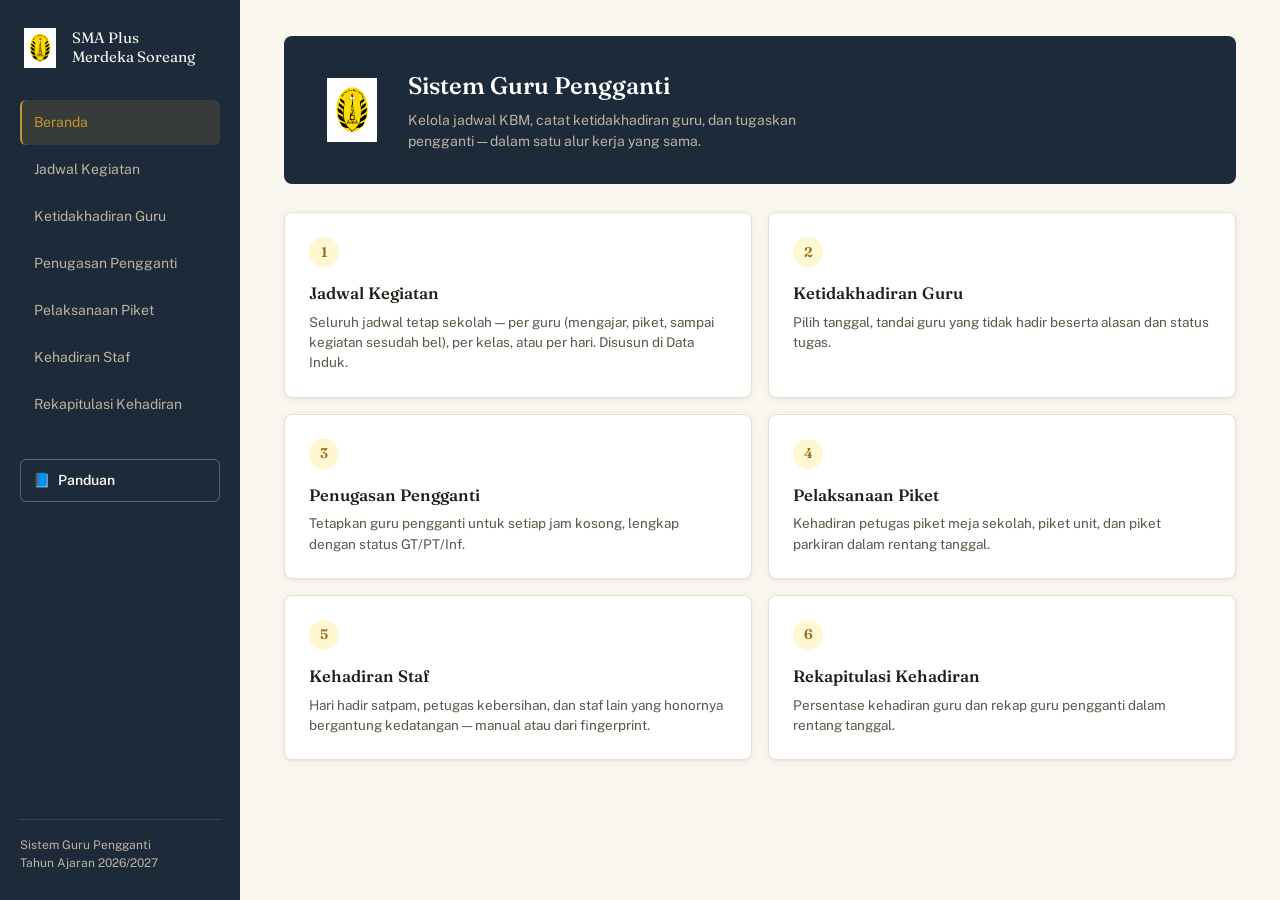
==== commit 00c7028f: "Panduan Kehadiran Guru (PDF & Word) + tombol Panduan di bilah samping Co-Authored-By: Claude Opus 5." ====
--- a/index.html
+++ b/index.html
@@ -21,7 +21,13 @@
 <link rel="preconnect" href="https://fonts.gstatic.com" crossorigin>
 <link href="https://fonts.googleapis.com/css2?family=Fraunces:opsz,wght@9..144,500;9..144,600&family=Public+Sans:wght@400;500;600;700&display=swap" rel="stylesheet">
 <link rel="stylesheet" href="assets/dasar.css?v=3">
-<link rel="stylesheet" href="assets/style.css?v=20260922c" />
+<link rel="stylesheet" href="assets/style.css?v=20261015p" />
+<!-- Ikon aplikasi (tab browser & layar HP), 13 Okt 2026 -->
+<link rel="manifest" href="manifest.webmanifest">
+<link rel="icon" type="image/png" sizes="32x32" href="assets/ikon-32.png">
+<link rel="icon" type="image/png" sizes="192x192" href="assets/ikon-192.png">
+<link rel="apple-touch-icon" href="assets/apple-touch-icon.png">
+<meta name="theme-color" content="#1D2A3A">
 </head>
 <body>
 
@@ -41,6 +47,11 @@
       <a href="staf.html">Kehadiran Staf</a>
       <a href="rekap.html">Rekapitulasi Kehadiran</a>
     </nav>
+
+    <details class="panduan"><summary title="Panduan pemakaian aplikasi"><span aria-hidden="true">📘</span><span>Panduan</span></summary>
+      <div class="panduan-menu"><p>Cara mencatat ketidakhadiran, menugaskan pengganti, piket, kehadiran staf, dan rekap.</p>
+        <a href="Panduan_Kehadiran_Guru.pdf" target="_blank" rel="noopener">Buka panduan (PDF)<small>Langsung terbuka di browser, cocok untuk HP</small></a>
+        <a href="Panduan_Kehadiran_Guru.docx" download>Unduh versi Word (.docx)<small>Untuk dicetak atau disunting</small></a></div></details>
 
     <div class="sidebar-foot">Sistem Guru Pengganti<br/>Tahun Ajaran 2026/2027</div>
   </aside>
--- a/assets/style.css
+++ b/assets/style.css
@@ -1614,3 +1614,307 @@
 /* Peta pengguna fingerprint: penanda "hitung hari kerja" bagi guru bukan Staf */
 .peta-finger .ukur-hari { display: flex; gap: 6px; align-items: center; margin-top: 6px; font-size: 12px; color: var(--ink-muted); cursor: pointer; }
 .peta-finger .ukur-hari input { margin: 0; }
+
+/* =========================================================
+   Rekap → tab Hari Libur (7 Oktober 2026)
+   Dua panel sama lebar dan sama tinggi: formulir di kiri, daftar di kanan.
+   Tinggi baris ditentukan formulir; daftar menggulung di dalam panelnya
+   sendiri, sehingga kedua kartu selalu sejajar atas dan bawah.
+   Warna berarti: merah api = libur penuh (sama dengan penanda libur di
+   Pelaksanaan Piket), emas = libur sebagian.
+   ========================================================= */
+.libur-grid {
+    display: grid;
+    grid-template-columns: repeat(2, minmax(0, 1fr));
+    gap: var(--j5);
+    align-items: stretch;
+}
+.libur-panel { display: flex; flex-direction: column; min-width: 0; }
+.libur-kepala {
+    display: flex; align-items: center; justify-content: space-between; gap: var(--j4);
+    min-height: 76px;
+    padding: var(--j4) var(--j5);
+    border-bottom: 1px solid var(--line);
+    background: var(--kertas-3);
+}
+.libur-kepala h2 { font-size: var(--h-judul-s); color: var(--ink); }
+.libur-kepala p { margin: 2px 0 0; font-size: var(--h-s); color: var(--ink-muted); }
+
+.libur-terkunci {
+    margin: var(--j4) var(--j5) 0;
+    padding: var(--j2) var(--j3);
+    border: 1px dashed var(--garis-2);
+    border-radius: var(--r1);
+    background: var(--emas-kabut);
+    color: var(--emas-teks);
+    font-size: var(--h-s);
+}
+.libur-fieldset { border: 0; margin: 0; padding: var(--j2) var(--j5) var(--j5); min-width: 0; }
+.libur-fieldset:disabled .libur-langkah { opacity: .55; }
+
+/* Langkah bernomor: nomor di kolom kiri, isi di kanan. */
+.libur-langkah {
+    display: grid; grid-template-columns: 28px minmax(0, 1fr); gap: var(--j3);
+    padding: var(--j4) 0;
+    border-bottom: 1px solid var(--line);
+}
+.langkah-no {
+    width: 28px; height: 28px; border-radius: 50%;
+    display: grid; place-items: center;
+    background: var(--ink); color: var(--tinta-terang);
+    font-size: var(--h-s); font-weight: 700;
+}
+.langkah-isi h3 {
+    font-family: "Public Sans", sans-serif; font-size: var(--h-m); font-weight: 700;
+    color: var(--ink); margin: 3px 0 var(--j3);
+}
+.langkah-isi h3 label { cursor: pointer; }
+.libur-hint { margin: var(--j2) 0 0; font-size: var(--h-xs); color: var(--ink-muted); line-height: 1.5; }
+.libur-hint.peringatan { color: var(--absen); font-weight: 600; }
+.libur-hint b { color: var(--ink); }
+
+.libur-tanggal { display: grid; grid-template-columns: repeat(2, minmax(0, 1fr)); gap: var(--j3); }
+.libur-tanggal label { display: flex; flex-direction: column; gap: var(--j1); font-size: var(--h-xs); font-weight: 600; color: var(--ink-muted); }
+.libur-tanggal em { font-style: normal; font-weight: 400; color: var(--tinta-3); }
+.libur-tanggal input, .libur-input {
+    width: 100%; padding: 9px var(--j3);
+    border: 1px solid var(--line); border-radius: var(--r1);
+    background: var(--surface); color: var(--ink); font-size: var(--h-m);
+}
+.libur-tanggal input:focus, .libur-input:focus { outline: 2px solid var(--gold); outline-offset: 1px; border-color: var(--gold); }
+
+/* Kendali segmen: tombol sama lebar, satu terpilih. */
+.segmen {
+    display: grid; gap: 3px; padding: 3px;
+    border: 1px solid var(--line); border-radius: var(--r2);
+    background: var(--kertas-3);
+}
+.segmen-2 { grid-template-columns: repeat(2, minmax(0, 1fr)); }
+.segmen-3 { grid-template-columns: repeat(3, minmax(0, 1fr)); }
+.segmen button {
+    padding: 8px var(--j2); border: 0; border-radius: var(--r1);
+    background: transparent; color: var(--ink-muted);
+    font-size: var(--h-s); font-weight: 600; cursor: pointer; white-space: nowrap;
+}
+.segmen button:hover { color: var(--ink); }
+.segmen button.aktif { background: var(--surface); color: var(--ink); box-shadow: var(--bayang-1), inset 0 -2px 0 var(--gold); }
+.segmen button:focus-visible { outline: 2px solid var(--gold); outline-offset: 1px; }
+.segmen-kecil { flex: 0 0 auto; }
+.segmen-kecil button { padding: 6px var(--j3); font-size: var(--h-xs); }
+
+/* Pilihan tingkat: tiga kartu sama besar. */
+.pilih-tingkat { display: grid; grid-template-columns: repeat(3, minmax(0, 1fr)); gap: var(--j2); margin-top: var(--j3); }
+.tingkat-kartu {
+    display: grid; grid-template-columns: auto 1fr; grid-template-rows: auto auto; column-gap: var(--j3);
+    align-items: center; text-align: left;
+    padding: var(--j3); border: 1px solid var(--line); border-radius: var(--r2);
+    background: var(--surface); cursor: pointer; color: var(--ink);
+}
+.tingkat-kartu:hover { border-color: var(--gold); }
+.tingkat-angka {
+    grid-row: span 2; width: 36px; height: 36px; border-radius: var(--r1);
+    display: grid; place-items: center;
+    font-family: "Fraunces", Georgia, serif; font-size: 17px; font-weight: 600;
+    background: var(--kertas-3); color: var(--ink-muted);
+}
+.tingkat-label { font-size: var(--h-s); font-weight: 700; }
+.tingkat-isi { font-size: 11.5px; color: var(--ink-muted); }
+.tingkat-kartu.aktif { border-color: var(--gold); background: var(--emas-kabut); box-shadow: inset 0 0 0 1px var(--gold); }
+.tingkat-kartu.aktif .tingkat-angka { background: var(--gold); color: var(--utama-teks); }
+
+/* Pilihan kelas: per tingkat, chip sama lebar dalam kisi. */
+.pilih-kelas {
+    margin-top: var(--j3); padding: var(--j1) var(--j3) var(--j3);
+    border: 1px solid var(--line); border-radius: var(--r2); background: var(--kertas);
+    max-height: 300px; overflow-y: auto;
+}
+.kelas-grup + .kelas-grup { border-top: 1px dashed var(--line); }
+.kelas-grup-kepala {
+    display: flex; align-items: center; justify-content: space-between;
+    padding: var(--j2) 0 var(--j1);
+    font-size: 11.5px; font-weight: 700; letter-spacing: .05em; text-transform: uppercase; color: var(--ink-muted);
+}
+.kelas-semua { border: 0; background: none; padding: 2px 0; color: var(--emas-teks); font-size: var(--h-xs); font-weight: 600; cursor: pointer; text-transform: none; letter-spacing: 0; }
+.kelas-semua:hover { text-decoration: underline; }
+.kelas-chips { display: grid; grid-template-columns: repeat(6, minmax(0, 1fr)); gap: 6px; }   /* 6 rombel per tingkat: satu baris per jenis */
+.kelas-chip {
+    padding: 6px var(--j2); border: 1px solid var(--line); border-radius: var(--r1);
+    background: var(--surface); color: var(--ink); font-size: var(--h-xs); font-weight: 600;
+    cursor: pointer; white-space: nowrap; overflow: hidden; text-overflow: ellipsis;
+}
+.kelas-chips-lebar { grid-template-columns: repeat(3, minmax(0, 1fr)); }
+.kelas-chip:hover { border-color: var(--gold); }
+.kelas-chip.aktif { background: var(--gold); border-color: var(--gold); color: var(--utama-teks); }
+
+/* Deretan jam pelajaran: satu sel per jam, rentang terpilih menyambung. */
+.jam-strip {
+    display: grid; grid-template-columns: repeat(12, minmax(0, 1fr)); gap: 0;
+    margin-top: var(--j3);
+    border: 1px solid var(--line); border-radius: var(--r2); overflow: hidden;
+    background: var(--surface);
+}
+.jam-sel {
+    display: flex; flex-direction: column; align-items: center; gap: 1px;
+    padding: var(--j2) 0; border: 0; border-left: 1px solid var(--line);
+    background: transparent; color: var(--ink); cursor: pointer; min-width: 0;
+}
+.jam-sel:first-child { border-left: 0; }
+.jam-sel:hover { background: var(--emas-kabut); }
+.jam-no { font-size: var(--h-m); font-weight: 700; font-variant-numeric: tabular-nums; }
+.jam-mulai { font-size: 10px; color: var(--ink-muted); font-variant-numeric: tabular-nums; }
+.jam-sel.dalam { background: var(--emas-muda); border-left-color: var(--emas-muda); }
+.jam-sel.ujung { background: var(--gold); color: var(--utama-teks); }
+.jam-sel.ujung .jam-mulai { color: var(--utama-teks); }
+.jam-sel.jangkar { box-shadow: inset 0 0 0 2px var(--gold-deep); }
+.jam-sel:focus-visible { outline: 2px solid var(--gold-deep); outline-offset: -2px; }
+
+/* Ringkasan langsung di bawah formulir. */
+.libur-ringkas {
+    margin-top: var(--j4); padding: var(--j4);
+    border: 1px solid var(--line); border-left: 4px solid var(--garis-2);
+    border-radius: var(--r2); background: var(--kertas);
+}
+.libur-ringkas.jenis-penuh { border-left-color: var(--absen); background: var(--absen-muda); }
+.libur-ringkas.jenis-sebagian { border-left-color: var(--gold); background: var(--emas-kabut); }
+.ringkas-label {
+    display: inline-block; margin-bottom: var(--j2);
+    font-size: 11px; font-weight: 700; letter-spacing: .06em; text-transform: uppercase; color: var(--ink-muted);
+}
+.jenis-penuh .ringkas-label { color: var(--absen-tua); }
+.jenis-sebagian .ringkas-label { color: var(--emas-teks); }
+.ringkas-kalimat { margin: 0; font-size: var(--h-m); color: var(--ink); line-height: 1.55; }
+.libur-ringkas.kosong .ringkas-kalimat { color: var(--ink-muted); font-size: var(--h-s); }
+.ringkas-angka { display: grid; grid-template-columns: repeat(3, minmax(0, 1fr)); gap: var(--j2); margin: var(--j3) 0 var(--j2); }
+.ringkas-angka > div {
+    display: flex; flex-direction: column; align-items: center; text-align: center;
+    padding: var(--j2); border-radius: var(--r1); background: var(--surface); border: 1px solid var(--line);
+}
+.ringkas-angka strong { font-family: "Fraunces", Georgia, serif; font-size: 22px; font-weight: 600; line-height: 1.2; font-variant-numeric: tabular-nums; }
+.ringkas-angka span { font-size: 11px; color: var(--ink-muted); }
+.ringkas-catatan { margin: 0; font-size: var(--h-xs); color: var(--ink-muted); }
+.ringkas-kurang { margin: var(--j2) 0 0; font-size: var(--h-xs); font-weight: 700; color: var(--absen); }
+
+.libur-aksi { display: grid; grid-template-columns: repeat(2, minmax(0, 1fr)); gap: var(--j3); margin-top: var(--j4); }
+.libur-aksi .btn { padding: 11px var(--j4); font-size: var(--h-m); }
+
+/* Daftar: legenda, gulungan, entri. */
+.libur-legenda {
+    display: flex; flex-wrap: wrap; gap: var(--j2) var(--j5);
+    padding: var(--j3) var(--j5); border-bottom: 1px solid var(--line);
+    font-size: var(--h-xs); color: var(--ink-muted);
+}
+.libur-legenda span { display: inline-flex; align-items: center; gap: var(--j2); }
+.titik { display: inline-block; width: 10px; height: 10px; border-radius: 3px; }
+.titik-penuh { background: var(--absen); }
+.titik-sebagian { background: var(--gold); }
+
+.libur-daftar { position: relative; flex: 1 1 auto; min-height: 360px; }
+.libur-gulung { position: absolute; inset: 0; overflow-y: auto; padding: 0 var(--j5) var(--j5); }
+.libur-bulan {
+    position: sticky; top: 0; z-index: var(--lapis-isi);
+    margin: 0 calc(-1 * var(--j5)); padding: var(--j3) var(--j5) var(--j2);
+    background: var(--surface);
+    font-family: "Fraunces", Georgia, serif; font-size: var(--h-m); font-weight: 600; color: var(--ink);
+    border-bottom: 1px solid var(--line);
+}
+.libur-item {
+    display: grid; grid-template-columns: 64px minmax(0, 1fr) auto; gap: var(--j4); align-items: center;
+    margin-top: var(--j3); padding: var(--j3) var(--j4) var(--j3) var(--j3);
+    border: 1px solid var(--line); border-left: 4px solid var(--garis-2); border-radius: var(--r2);
+    background: var(--surface); box-shadow: var(--bayang-1);
+}
+.libur-item.libur-penuh { border-left-color: var(--absen); }
+.libur-item.libur-sebagian { border-left-color: var(--gold); }
+.libur-item.lewat { opacity: .62; }
+.libur-item.lewat:hover { opacity: 1; }
+.libur-item.baru { animation: libur-sorot 2.4s ease-out; }
+@keyframes libur-sorot { from { background: var(--emas-muda); box-shadow: 0 0 0 3px var(--emas-muda); } to { background: var(--surface); box-shadow: var(--bayang-1); } }
+
+.libur-tgl {
+    display: flex; flex-direction: column; align-items: center; justify-content: center;
+    width: 64px; height: 64px; border-radius: var(--r1);
+    line-height: 1.1; text-align: center;
+}
+.libur-penuh .libur-tgl { background: var(--absen-muda); color: var(--absen-tua); }
+.libur-sebagian .libur-tgl { background: var(--emas-muda); color: var(--emas-teks); }
+.tgl-hari { font-size: 10.5px; font-weight: 700; text-transform: uppercase; letter-spacing: .05em; }
+.tgl-angka { font-family: "Fraunces", Georgia, serif; font-size: 22px; font-weight: 600; font-variant-numeric: tabular-nums; }
+.tgl-angka small { font-size: 14px; }
+.tgl-bulan { font-size: 11px; font-weight: 600; }
+
+.libur-judul { font-weight: 700; color: var(--ink); font-size: var(--h-m); overflow-wrap: anywhere; }
+.libur-kapan { font-size: var(--h-xs); color: var(--ink-muted); margin-top: 1px; }
+.libur-tag { display: flex; flex-wrap: wrap; gap: 6px; margin-top: var(--j2); }
+.tag {
+    display: inline-flex; align-items: center; padding: 2px var(--j2);
+    border-radius: var(--r-bulat); font-size: 11.5px; font-weight: 600; white-space: nowrap;
+}
+.tag-cakupan { background: var(--sakit-muda); color: var(--sakit-tua); white-space: normal; }   /* daftar kelas Tahsin bisa panjang */
+.tag-jam { background: var(--netral-muda); color: var(--tinta-2); }
+
+.libur-hapus {
+    min-width: 92px; padding: 7px var(--j3);
+    border: 1px solid var(--line); border-radius: var(--r1); background: var(--surface);
+    color: var(--absen); font-size: var(--h-xs); font-weight: 600; cursor: pointer;
+}
+.libur-hapus:hover { border-color: var(--absen); }
+.libur-hapus.yakin { background: var(--absen); border-color: var(--absen); color: #fff; }
+.libur-hapus:disabled { opacity: .4; cursor: not-allowed; border-color: var(--line); }
+
+.libur-kosong {
+    display: flex; flex-direction: column; align-items: center; justify-content: center; gap: var(--j1);
+    height: 100%; min-height: 240px; text-align: center; color: var(--ink-muted); font-size: var(--h-s);
+}
+.libur-kosong strong { font-family: "Fraunces", Georgia, serif; font-size: var(--h-b); color: var(--ink); font-weight: 600; }
+.libur-kosong span { max-width: 36ch; }
+
+.libur-foot { margin-top: var(--j5); border: 1px solid var(--line); border-radius: var(--radius); line-height: 1.6; }
+
+@media (max-width: 1180px) {
+    .libur-grid { grid-template-columns: minmax(0, 1fr); }
+    .libur-daftar { min-height: 0; }
+    .libur-gulung { position: static; max-height: 70vh; }
+}
+@media (max-width: 640px) {
+    .libur-kepala { flex-direction: column; align-items: flex-start; }
+    .libur-fieldset, .libur-gulung { padding-left: var(--j4); padding-right: var(--j4); }
+    .libur-tanggal, .pilih-tingkat { grid-template-columns: minmax(0, 1fr); }
+    .segmen-3 { grid-template-columns: minmax(0, 1fr); }
+    .kelas-chips { grid-template-columns: repeat(3, minmax(0, 1fr)); }
+    .segmen-3.segmen-kecil { grid-template-columns: repeat(3, minmax(0, 1fr)); align-self: stretch; }
+    .jam-strip { grid-template-columns: repeat(6, minmax(0, 1fr)); }
+    .jam-sel:nth-child(7) { border-left: 0; }
+    .jam-sel:nth-child(n+7) { border-top: 1px solid var(--line); }
+    .libur-item { grid-template-columns: 56px minmax(0, 1fr); }
+    .libur-tgl { width: 56px; height: 56px; }
+    .libur-hapus { grid-column: 1 / -1; }
+}
+
+/* Ketidakhadiran Guru: jam pelajaran yang diliburkan */
+.badge-libur { background: var(--emas-muda); color: var(--emas-teks); }
+tr.baris-libur td { background: var(--emas-kabut); color: var(--ink-muted); }
+tr.baris-libur .badge-kelas { opacity: .7; }
+.notice-libur { background: var(--emas-kabut); border-color: var(--gold); color: var(--ink); }
+.notice-libur ul { margin: 6px 0 0; padding-left: 18px; }
+.notice-libur li { margin: 2px 0; }
+.weekend-notice.libur-penuh-notice { border-color: var(--absen); background: var(--absen-muda); color: var(--absen-tua); }
+.weekend-notice.libur-penuh-notice strong { display: block; font-family: "Fraunces", Georgia, serif; font-size: var(--h-judul-s); margin-bottom: var(--j1); }
+
+/* Tombol Panduan di bilah samping (15 Okt 2026, seperti Matdas): PDF untuk dibuka, Word untuk dicetak/disunting.
+   Di HP (≤760 px) bilah samping menjadi satu baris logo — tombol ini tetap tampil di ujung kanannya. */
+.panduan { position: relative; }
+.panduan > summary { list-style: none; cursor: pointer; display: flex; align-items: center; gap: 8px;
+    padding: 10px 12px; border-radius: 6px; border: 1.5px solid rgba(255,255,255,.28);
+    color: var(--tinta-terang); font-size: 14px; font-weight: 600; white-space: nowrap; }
+.panduan > summary::-webkit-details-marker { display: none; }
+.panduan > summary:hover, .panduan[open] > summary { border-color: var(--emas); background: rgba(255,255,255,.08); }
+.panduan-menu { position: absolute; left: calc(100% + 12px); bottom: -8px; width: 290px; background: var(--kertas-2); color: var(--tinta);
+    border: 1px solid var(--garis); border-radius: var(--r3); box-shadow: 0 14px 34px -14px rgba(34,30,23,.45); padding: 6px; z-index: 100; }
+.panduan-menu a { display: block; padding: 10px 12px; border-radius: var(--r2); color: var(--gelap); font-weight: 700; text-decoration: none; }
+.panduan-menu a:hover { background: var(--kertas-3); }
+.panduan-menu small { display: block; font-weight: 400; color: var(--tinta-2); font-size: var(--h-xs); margin-top: 2px; }
+.panduan-menu p { margin: 4px 12px 6px; font-size: var(--h-xs); color: var(--tinta-2); }
+@media (max-width: 760px) {
+    .sidebar .panduan { margin-left: auto; }
+    .panduan-menu { position: fixed; left: 16px; right: 16px; top: 76px; bottom: auto; width: auto; }
+}
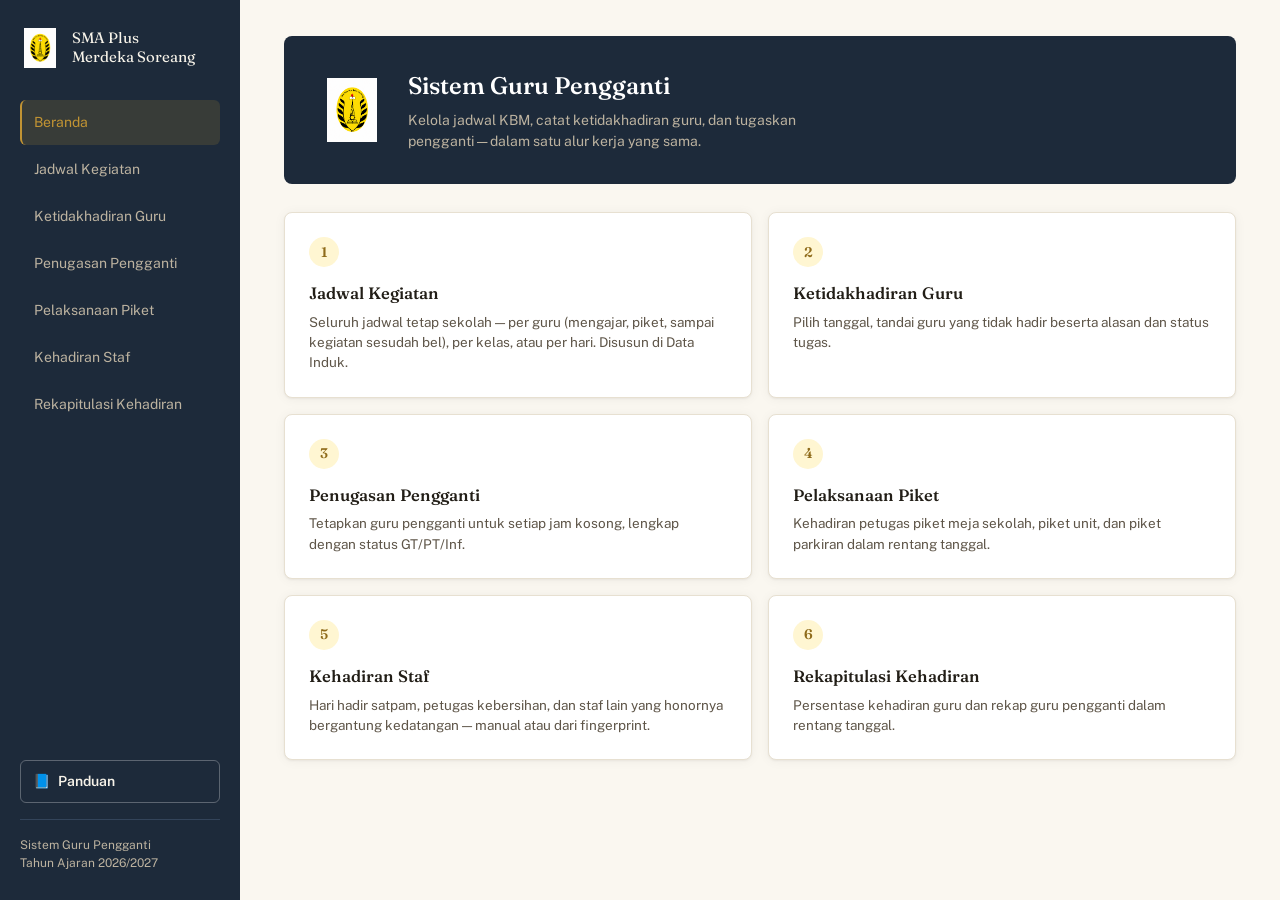
==== commit 03c79014: "Tombol Panduan di dasar bilah samping (di atas garis Sistem Guru Pengganti); bilah samping diam saat" ====
--- a/index.html
+++ b/index.html
@@ -21,7 +21,7 @@
 <link rel="preconnect" href="https://fonts.gstatic.com" crossorigin>
 <link href="https://fonts.googleapis.com/css2?family=Fraunces:opsz,wght@9..144,500;9..144,600&family=Public+Sans:wght@400;500;600;700&display=swap" rel="stylesheet">
 <link rel="stylesheet" href="assets/dasar.css?v=3">
-<link rel="stylesheet" href="assets/style.css?v=20261015p" />
+<link rel="stylesheet" href="assets/style.css?v=20261016a" />
 <!-- Ikon aplikasi (tab browser & layar HP), 13 Okt 2026 -->
 <link rel="manifest" href="manifest.webmanifest">
 <link rel="icon" type="image/png" sizes="32x32" href="assets/ikon-32.png">
--- a/assets/style.css
+++ b/assets/style.css
@@ -1914,6 +1914,12 @@
 .panduan-menu a:hover { background: var(--kertas-3); }
 .panduan-menu small { display: block; font-weight: 400; color: var(--tinta-2); font-size: var(--h-xs); margin-top: 2px; }
 .panduan-menu p { margin: 4px 12px 6px; font-size: var(--h-xs); color: var(--tinta-2); }
+/* Di layar lebar tombol turun ke dasar bilah samping, tepat di atas garis "Sistem Guru Pengganti" (16 Okt 2026) */
+@media (min-width: 761px) {
+    .sidebar { position: sticky; top: 0; height: 100vh; }   /* bilah samping diam saat halaman digulir */
+    .sidebar > .panduan { margin-top: auto; }
+    .sidebar > .panduan + .sidebar-foot { margin-top: -16px; }
+}
 @media (max-width: 760px) {
     .sidebar .panduan { margin-left: auto; }
     .panduan-menu { position: fixed; left: 16px; right: 16px; top: 76px; bottom: auto; width: auto; }
